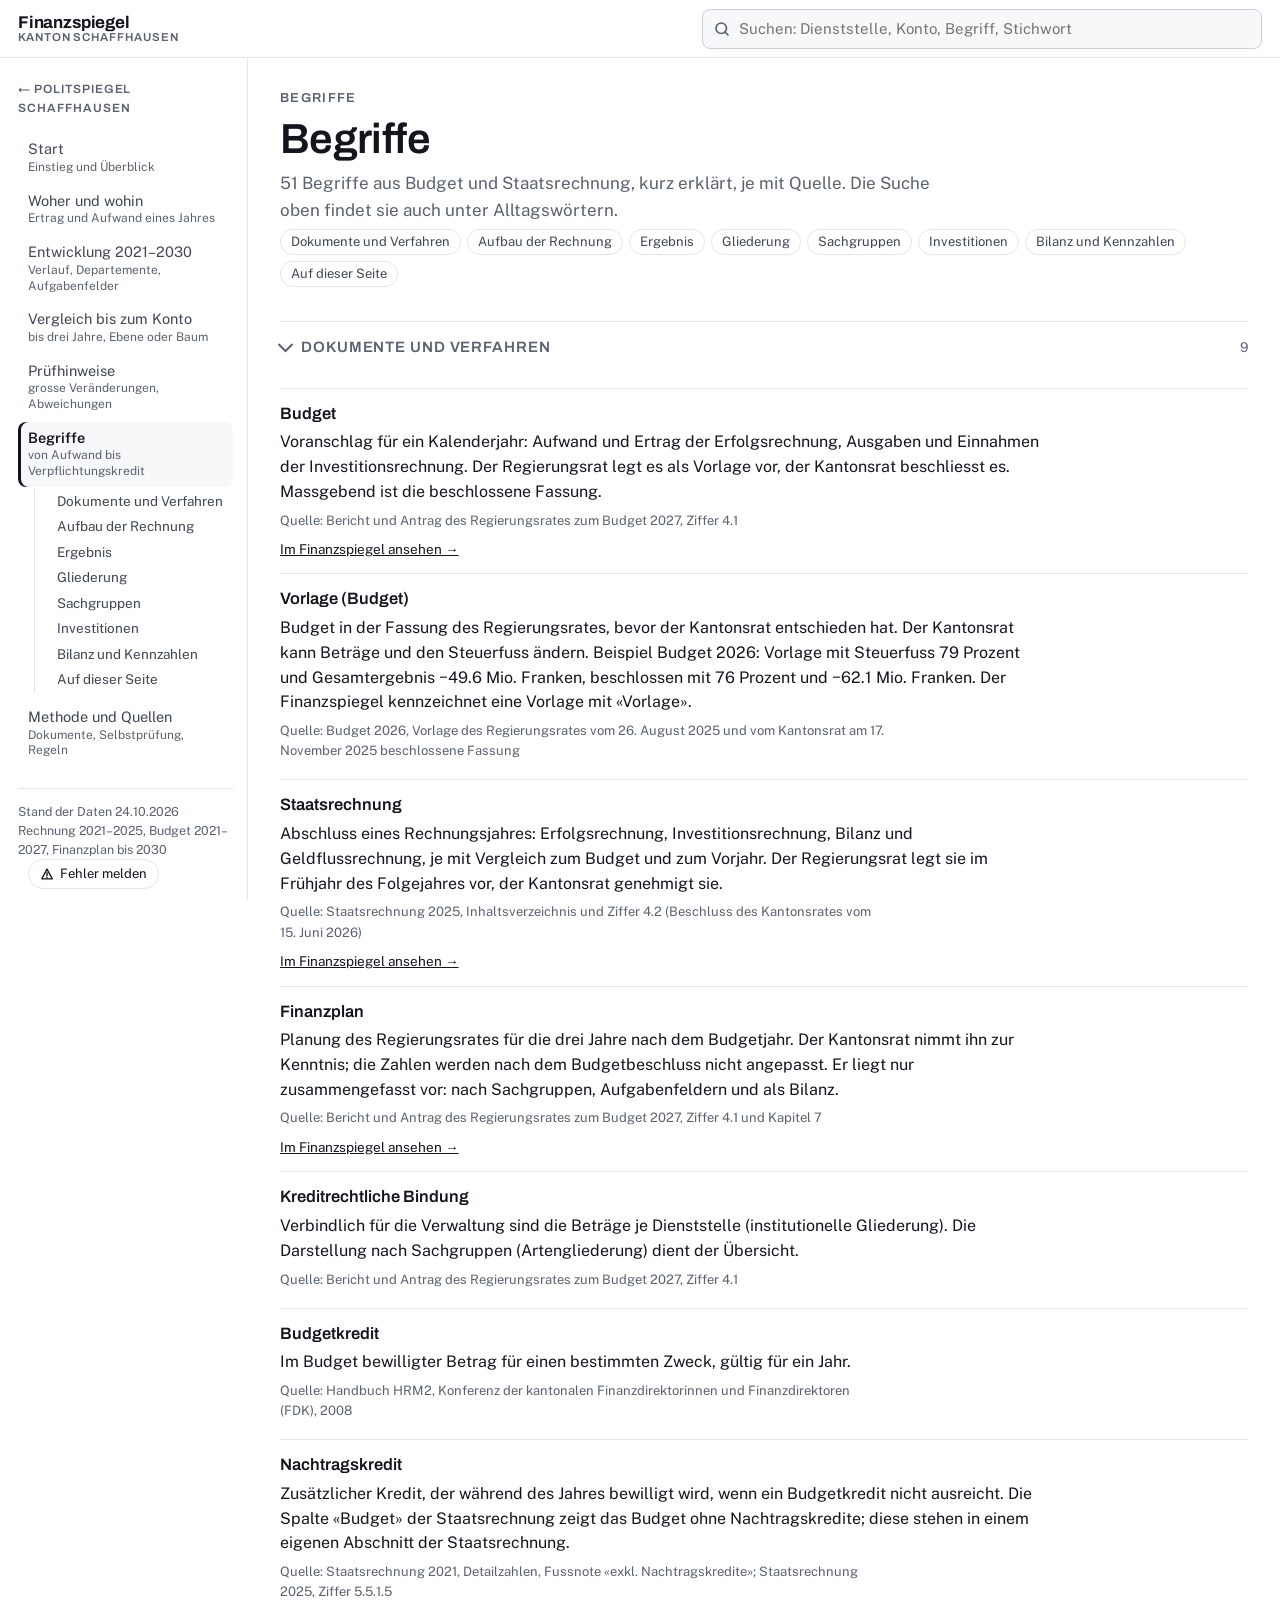
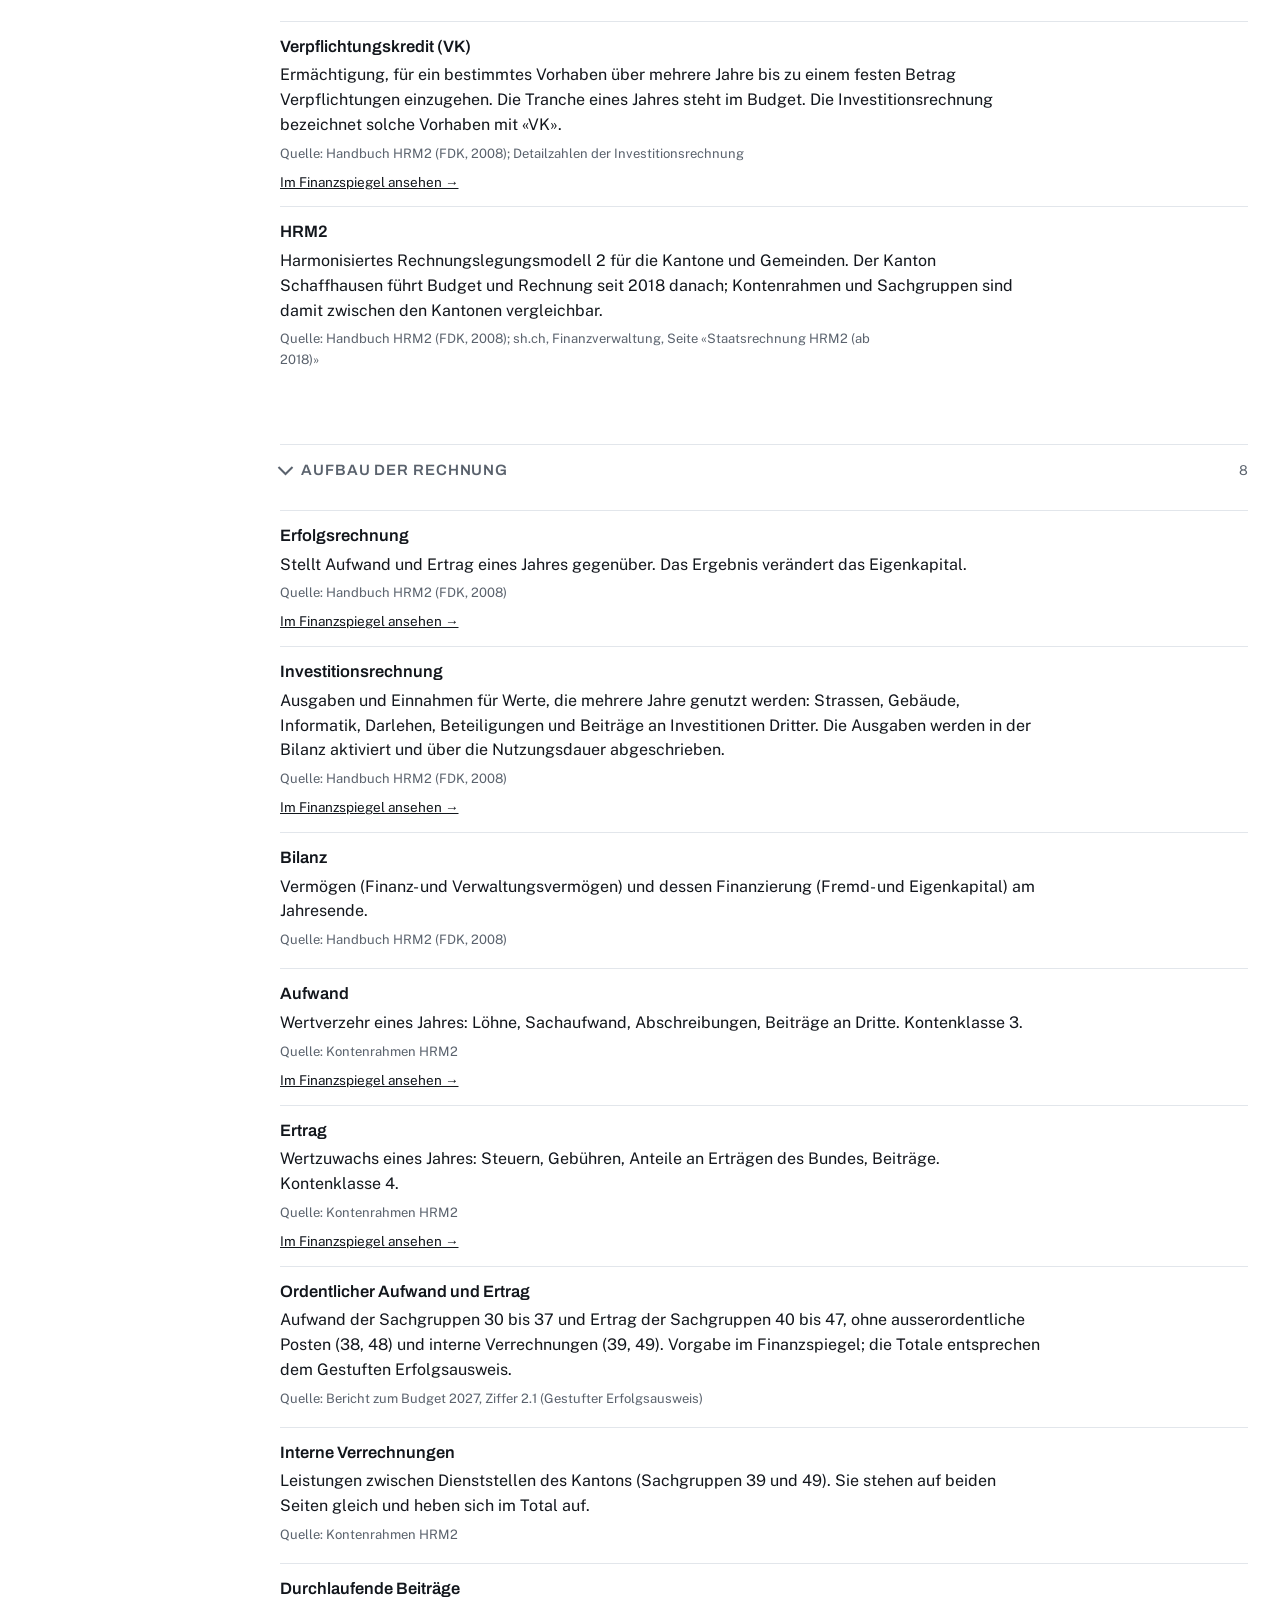
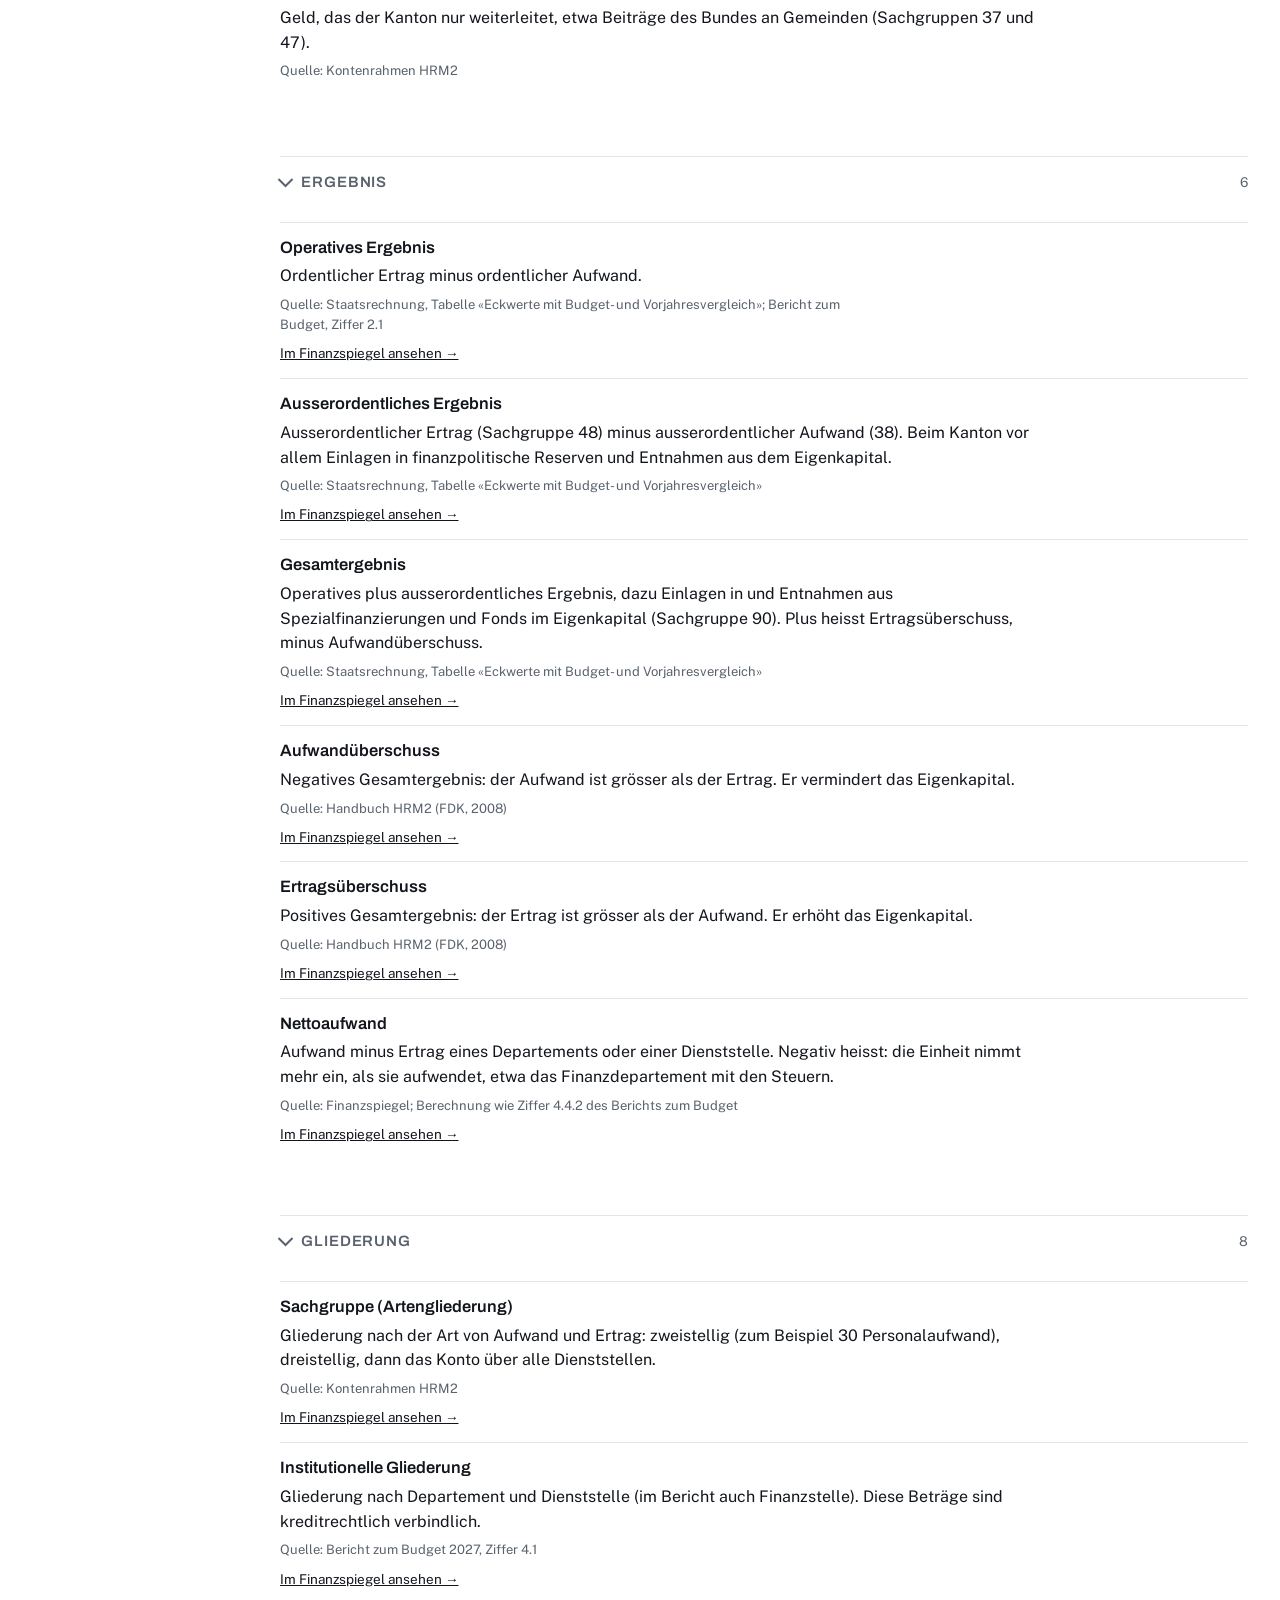
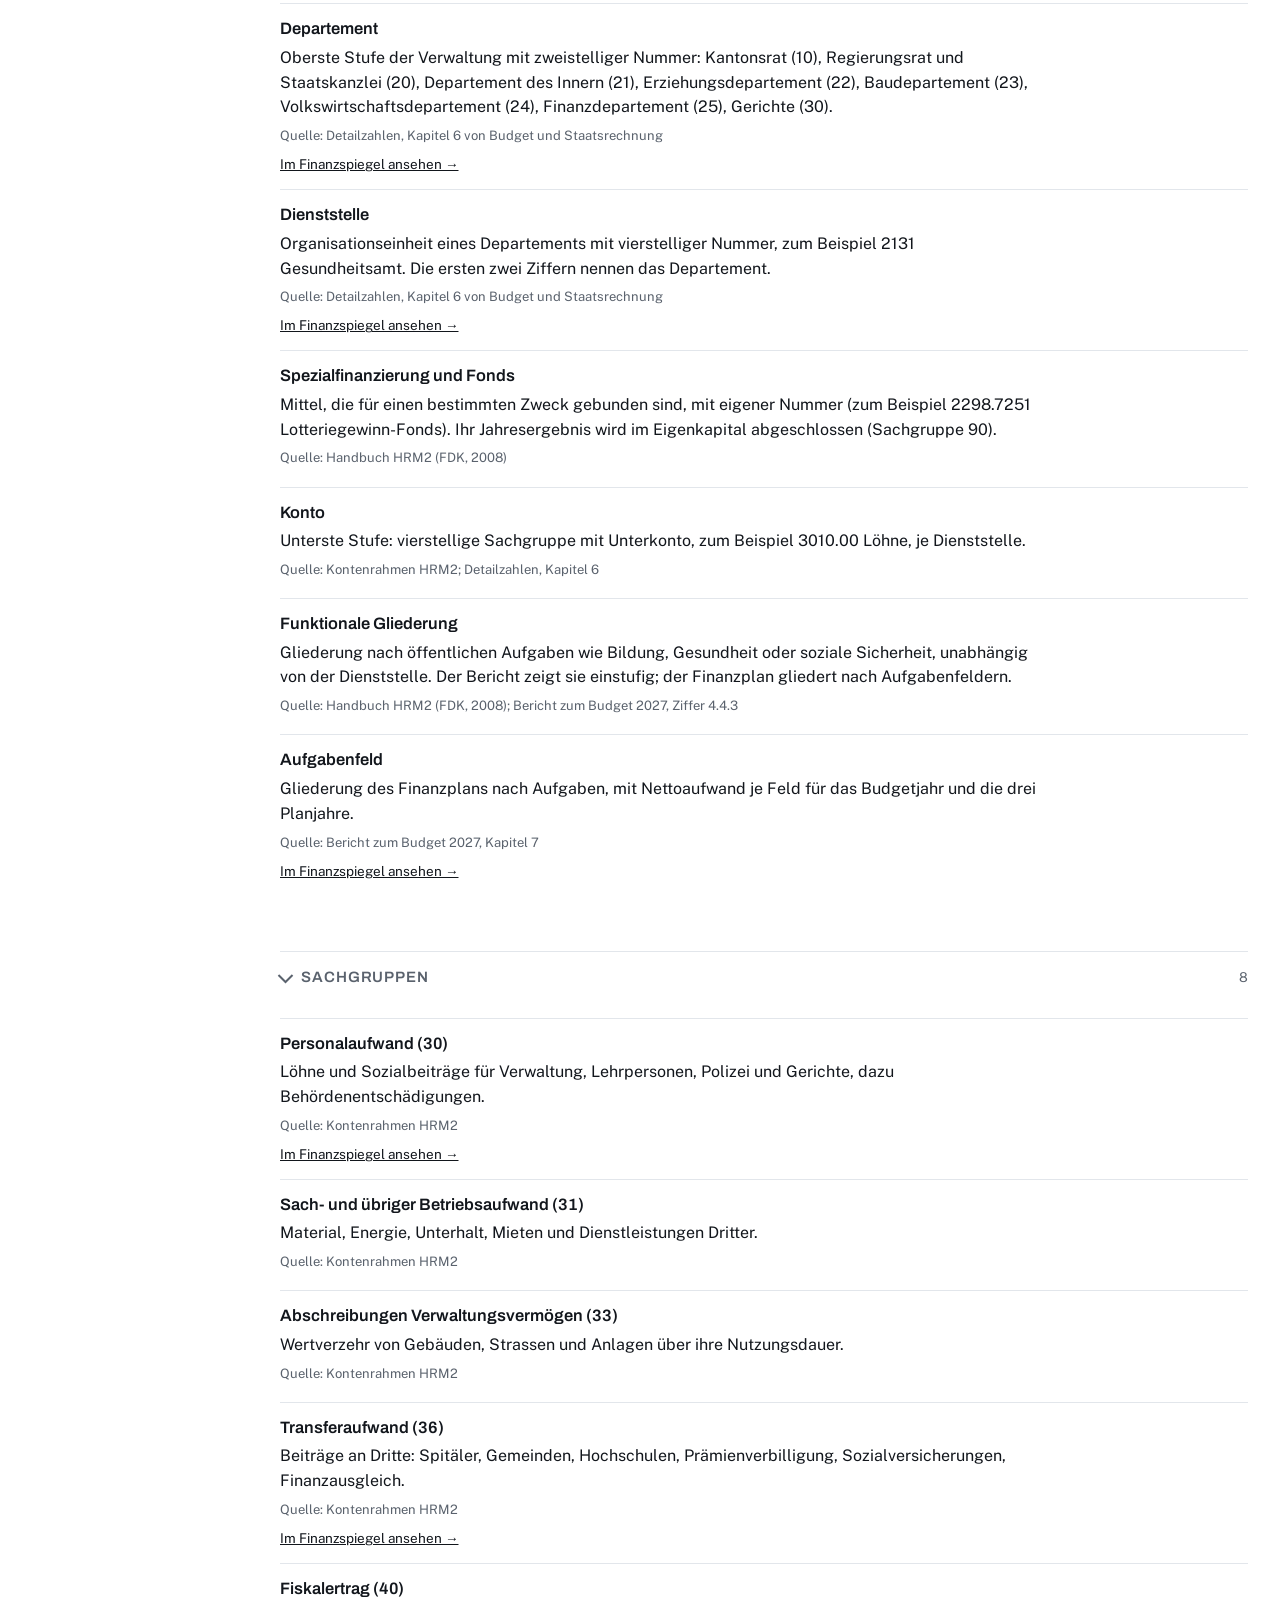
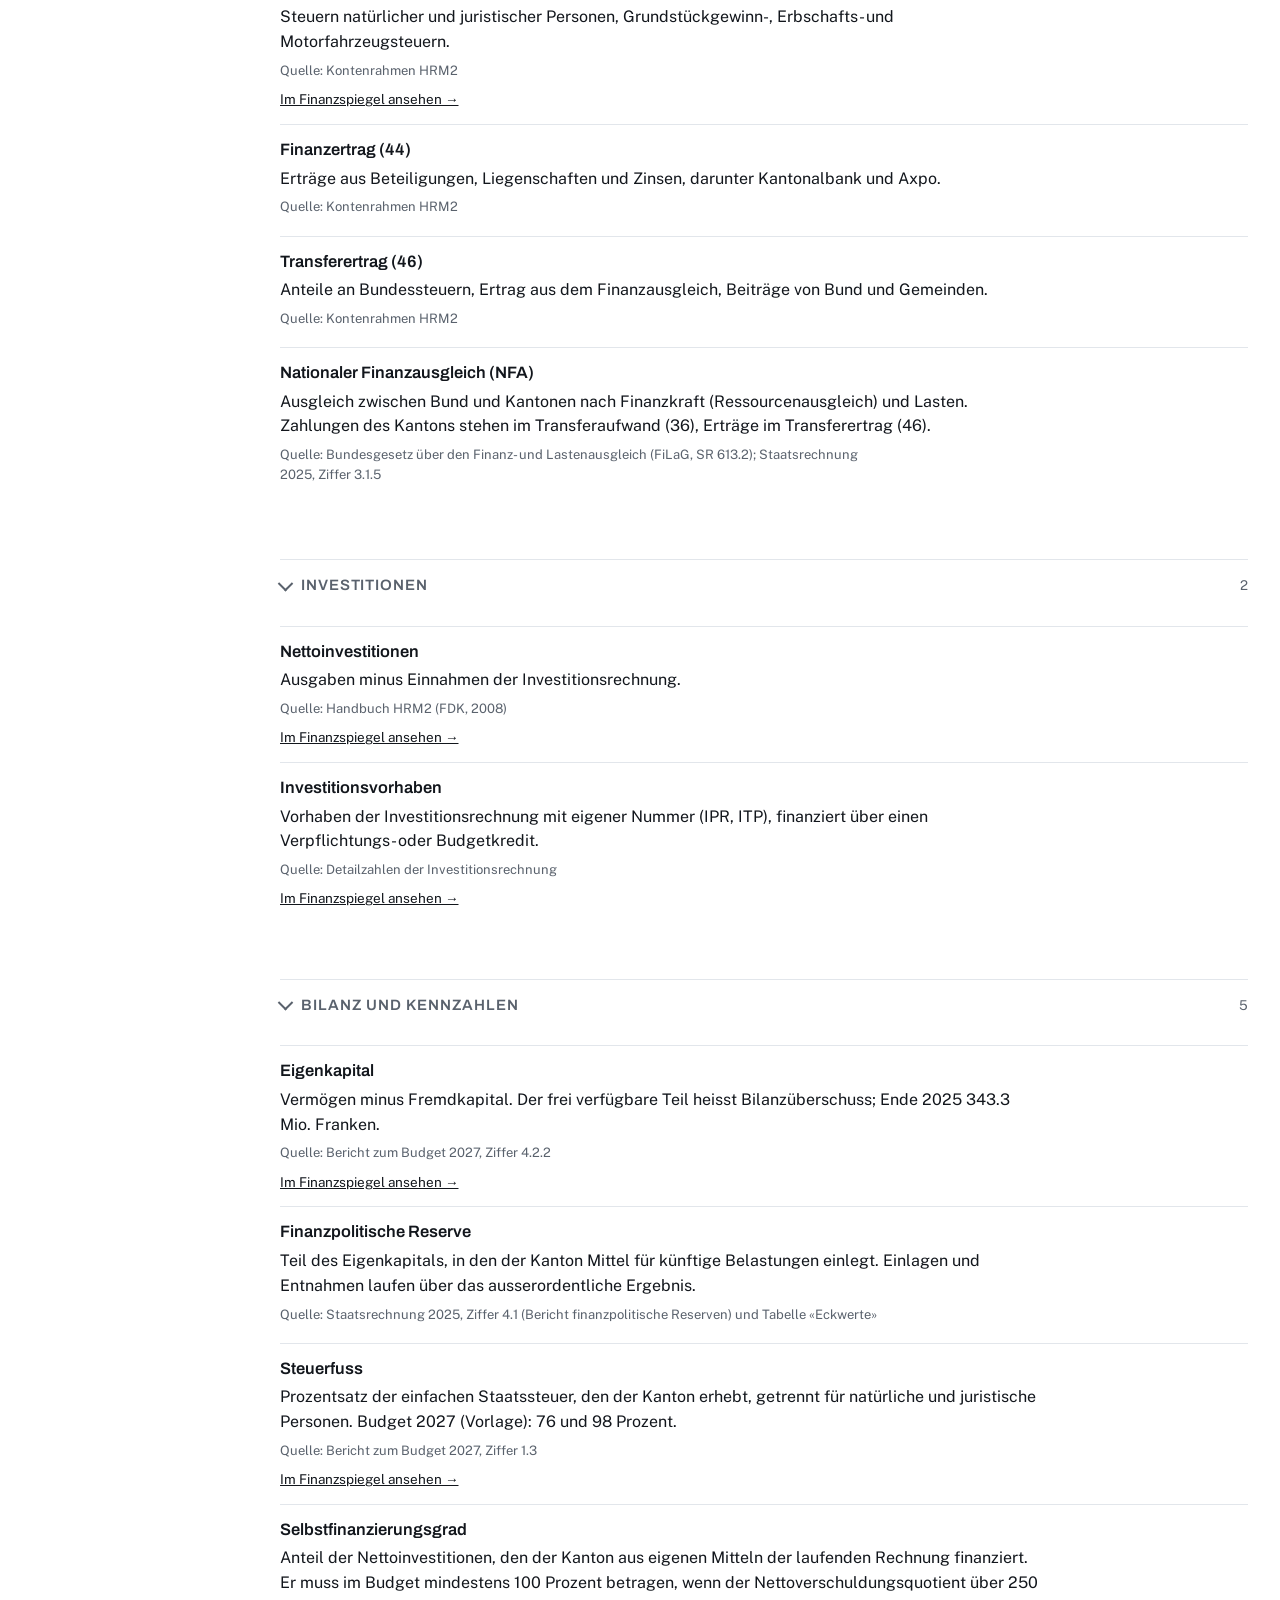
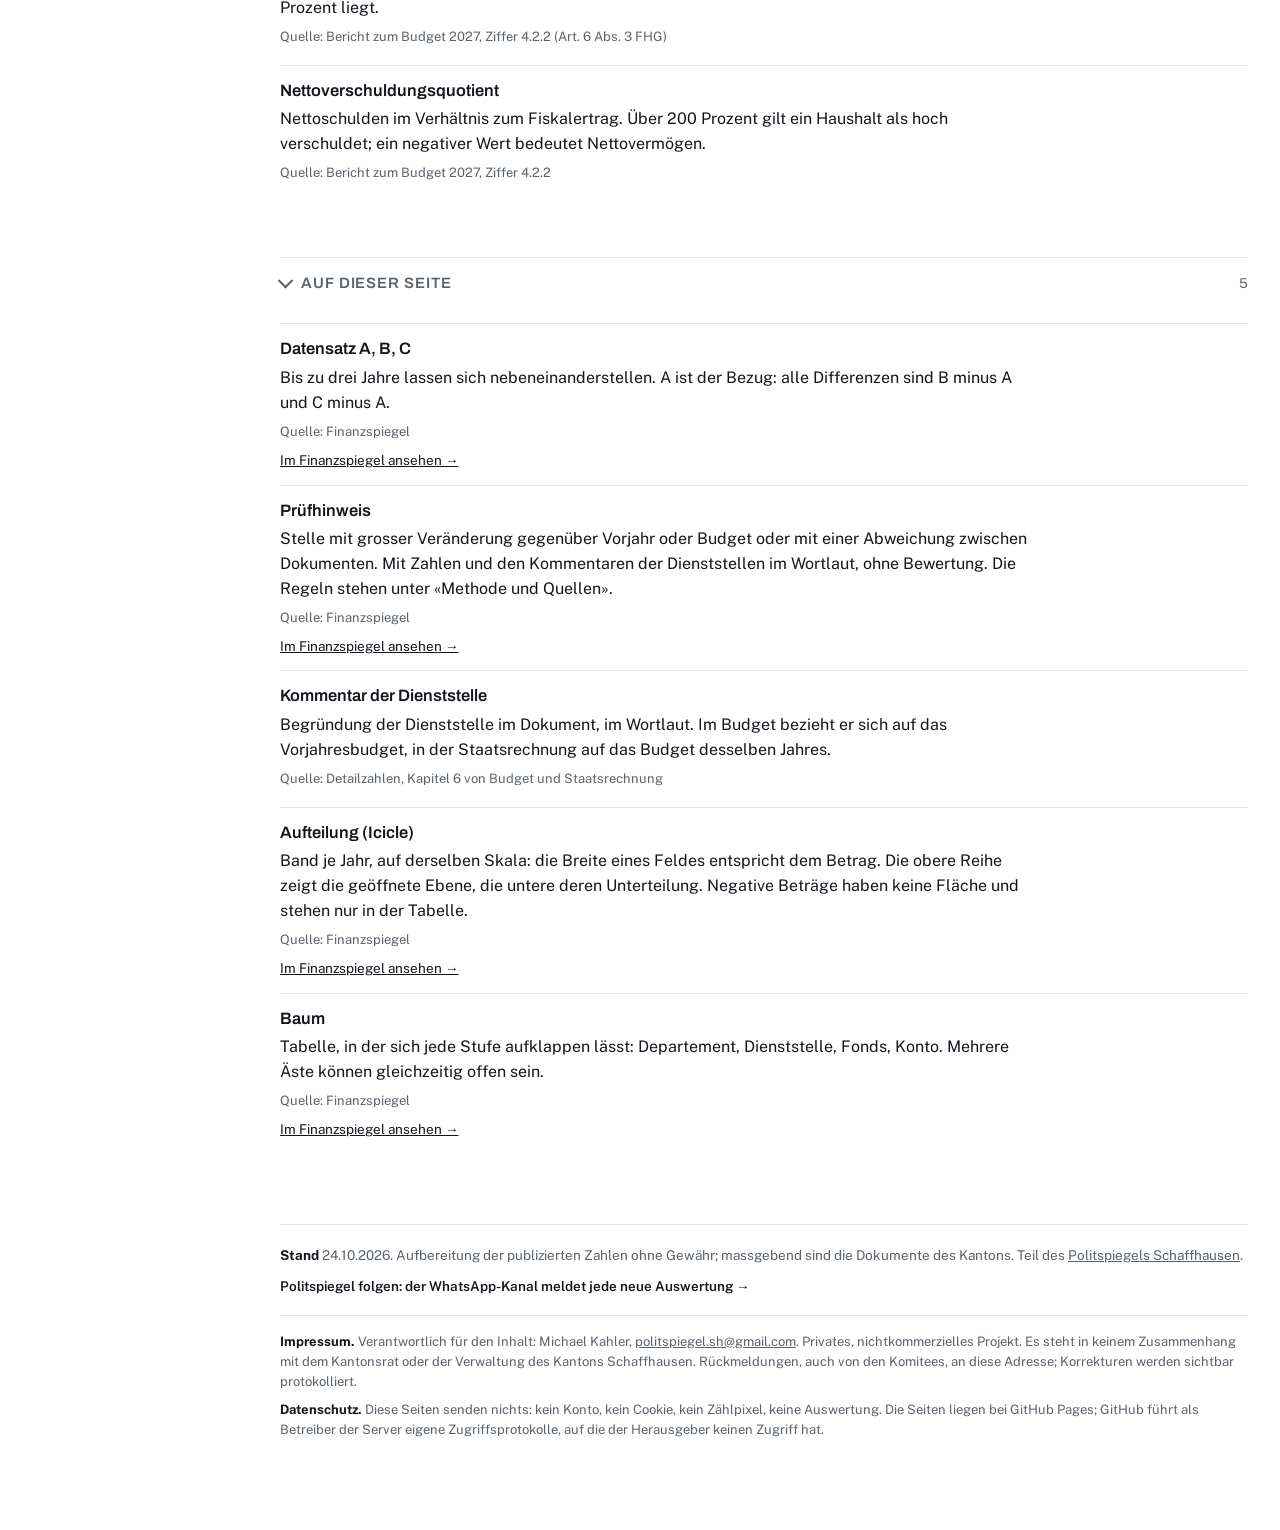
==== site/begriffe/index.html @ 91c0ca66 "Finanzspiegel als eigenes Repository Übernahme aus politspiegel/finanzspiegel (Stand 25.09.2026) und" ====
<!DOCTYPE html>
<html lang="de-CH">
<head>
<meta charset="utf-8">
<meta name="viewport" content="width=device-width, initial-scale=1">
<title>Finanzspiegel Schaffhausen: Begriffe</title>
<meta name="description" content="Begriffe aus Budget und Staatsrechnung des Kantons Schaffhausen, kurz erklärt: von Aufwand bis Verpflichtungskredit, mit Quellen.">
<link rel="canonical" href="https://michaeljkahler.github.io/finanzspiegel/begriffe/">
<meta property="og:title" content="Finanzspiegel Schaffhausen: Begriffe">
<meta property="og:description" content="Begriffe aus Budget und Staatsrechnung des Kantons Schaffhausen, kurz erklärt: von Aufwand bis Verpflichtungskredit, mit Quellen.">
<meta property="og:url" content="https://michaeljkahler.github.io/finanzspiegel/begriffe/">
<meta property="og:type" content="website">
<link rel="icon" href="../favicon.svg" type="image/svg+xml">
<link rel="icon" href="../favicon.png" sizes="32x32" type="image/png">
<link rel="apple-touch-icon" href="../apple-touch-icon.png">
<meta name="theme-color" content="#0B0F14">
<link rel="preconnect" href="https://fonts.googleapis.com">
<link rel="preconnect" href="https://fonts.gstatic.com" crossorigin>
<link href="https://fonts.googleapis.com/css2?family=Archivo:wght@500;600;700&family=Public+Sans:wght@400;500;600;700&display=swap" rel="stylesheet">
<link rel="stylesheet" href="../assets/finanzspiegel.css?v=9ff629895a">
</head>
<body data-seite="begriffe" data-basis="../" data-daten="kern" data-version="9ff629895a">
<a class="skip" href="#inhalt">Zum Inhalt</a>

<header class="leiste">
  <button type="button" class="menuknopf" id="menuKnopf" aria-controls="seitenleiste" aria-expanded="false"><svg viewBox="0 0 24 24" fill="none" stroke="currentColor" stroke-width="2" stroke-linecap="round" aria-hidden="true"><path d="M4 7h16M4 12h16M4 17h16"/></svg><span>Seiten</span></button>
  <a class="marke-link" href="../"><b>Finanzspiegel</b><span>Kanton Schaffhausen</span></a>
  <div class="suche" role="search"><label class="nur-sr" for="sucheGlobal">Suche im Finanzspiegel</label><svg class="lupe" viewBox="0 0 24 24" fill="none" stroke="currentColor" stroke-width="2.2" stroke-linecap="round" aria-hidden="true"><circle cx="11" cy="11" r="7"/><path d="M20 20l-4.2-4.2"/></svg>
    <input id="sucheGlobal" type="search" autocomplete="off" spellcheck="false" placeholder="Suchen: Dienststelle, Konto, Begriff, Stichwort" aria-controls="sucheGlobalListe" aria-autocomplete="list">
    <ul id="sucheGlobalListe" class="global" role="listbox" hidden></ul>
  </div>
</header>
<div class="schleier" id="schleier"></div>
<div class="rahmen">
<nav class="seitenleiste" id="seitenleiste" aria-label="Seiten des Finanzspiegels">
  <a class="zurueck" href="https://michaeljkahler.github.io/politspiegel/">&larr; Politspiegel Schaffhausen</a>
  <ol class="seitenliste"><li><a href="../">Start<small>Einstieg und Überblick</small></a></li><li><a href="../ueberblick/" data-mit-auswahl data-ziel="../ueberblick/">Woher und wohin<small>Ertrag und Aufwand eines Jahres</small></a></li><li><a href="../entwicklung/" data-mit-auswahl data-ziel="../entwicklung/">Entwicklung 2021–2030<small>Verlauf, Departemente, Aufgabenfelder</small></a></li><li><a href="../vergleich/" data-mit-auswahl data-ziel="../vergleich/">Vergleich bis zum Konto<small>bis drei Jahre, Ebene oder Baum</small></a></li><li><a href="../pruefhinweise/">Prüfhinweise<small>grosse Veränderungen, Abweichungen</small></a></li><li><a href="../begriffe/" aria-current="page">Begriffe<small>von Aufwand bis Verpflichtungskredit</small></a><ol><li><a href="#g-dokumente-und-verfahren">Dokumente und Verfahren</a></li><li><a href="#g-aufbau-der-rechnung">Aufbau der Rechnung</a></li><li><a href="#g-ergebnis">Ergebnis</a></li><li><a href="#g-gliederung">Gliederung</a></li><li><a href="#g-sachgruppen">Sachgruppen</a></li><li><a href="#g-investitionen">Investitionen</a></li><li><a href="#g-bilanz-und-kennzahlen">Bilanz und Kennzahlen</a></li><li><a href="#g-auf-dieser-seite">Auf dieser Seite</a></li></ol></li><li><a href="../methode/">Methode und Quellen<small>Dokumente, Selbstprüfung, Regeln</small></a></li></ol>
  <div class="leiste-fuss">Stand der Daten <span id="standLeiste">24.10.2026</span><br>Rechnung 2021–2025, Budget 2021–2027, Finanzplan bis 2030<br><button type="button" class="melden-inline" data-melden title="Einen Fehler auf dieser Seite melden"><svg viewBox="0 0 16 16" width="14" height="14" aria-hidden="true"><path d="M8 2.5l6 11H2z" stroke="currentColor" stroke-width="1.5" fill="none" stroke-linejoin="round"/><path d="M8 6.5v3.2M8 11.6v.6" stroke="currentColor" stroke-width="1.6" stroke-linecap="round"/></svg><span>Fehler melden</span></button></div>
</nav>
<main class="haupt" id="inhalt">
<p class="hinweis" id="ladefehler" hidden></p>
<div class="seitentitel"><div class="marke">Begriffe</div><h1>Begriffe</h1><p class="lead">51 Begriffe aus Budget und Staatsrechnung, kurz erklärt, je mit Quelle. Die Suche oben findet sie auch unter Alltagswörtern.</p></div><nav class="abc" aria-label="Gruppen"><a href="#g-dokumente-und-verfahren">Dokumente und Verfahren</a><a href="#g-aufbau-der-rechnung">Aufbau der Rechnung</a><a href="#g-ergebnis">Ergebnis</a><a href="#g-gliederung">Gliederung</a><a href="#g-sachgruppen">Sachgruppen</a><a href="#g-investitionen">Investitionen</a><a href="#g-bilanz-und-kennzahlen">Bilanz und Kennzahlen</a><a href="#g-auf-dieser-seite">Auf dieser Seite</a></nav><details class="abschnitt" id="g-dokumente-und-verfahren" open><summary><h2>Dokumente und Verfahren</h2><span class=zus>9</span></summary><div class="inhalt"><dl class="begriffe"><div class="eintrag" id="budget"><dt>Budget</dt><dd><p>Voranschlag für ein Kalenderjahr: Aufwand und Ertrag der Erfolgsrechnung, Ausgaben und Einnahmen der Investitionsrechnung. Der Regierungsrat legt es als Vorlage vor, der Kantonsrat beschliesst es. Massgebend ist die beschlossene Fassung.</p><p class="q">Quelle: Bericht und Antrag des Regierungsrates zum Budget 2027, Ziffer 4.1</p><a href="../ueberblick/">Im Finanzspiegel ansehen &rarr;</a></dd></div><div class="eintrag" id="vorlage"><dt>Vorlage (Budget)</dt><dd><p>Budget in der Fassung des Regierungsrates, bevor der Kantonsrat entschieden hat. Der Kantonsrat kann Beträge und den Steuerfuss ändern. Beispiel Budget 2026: Vorlage mit Steuerfuss 79 Prozent und Gesamtergebnis −49.6 Mio. Franken, beschlossen mit 76 Prozent und −62.1 Mio. Franken. Der Finanzspiegel kennzeichnet eine Vorlage mit «Vorlage».</p><p class="q">Quelle: Budget 2026, Vorlage des Regierungsrates vom 26. August 2025 und vom Kantonsrat am 17. November 2025 beschlossene Fassung</p></dd></div><div class="eintrag" id="staatsrechnung"><dt>Staatsrechnung</dt><dd><p>Abschluss eines Rechnungsjahres: Erfolgsrechnung, Investitionsrechnung, Bilanz und Geldflussrechnung, je mit Vergleich zum Budget und zum Vorjahr. Der Regierungsrat legt sie im Frühjahr des Folgejahres vor, der Kantonsrat genehmigt sie.</p><p class="q">Quelle: Staatsrechnung 2025, Inhaltsverzeichnis und Ziffer 4.2 (Beschluss des Kantonsrates vom 15. Juni 2026)</p><a href="../ueberblick/#d=r25">Im Finanzspiegel ansehen &rarr;</a></dd></div><div class="eintrag" id="finanzplan"><dt>Finanzplan</dt><dd><p>Planung des Regierungsrates für die drei Jahre nach dem Budgetjahr. Der Kantonsrat nimmt ihn zur Kenntnis; die Zahlen werden nach dem Budgetbeschluss nicht angepasst. Er liegt nur zusammengefasst vor: nach Sachgruppen, Aufgabenfeldern und als Bilanz.</p><p class="q">Quelle: Bericht und Antrag des Regierungsrates zum Budget 2027, Ziffer 4.1 und Kapitel 7</p><a href="../entwicklung/">Im Finanzspiegel ansehen &rarr;</a></dd></div><div class="eintrag" id="kreditrechtliche-bindung"><dt>Kreditrechtliche Bindung</dt><dd><p>Verbindlich für die Verwaltung sind die Beträge je Dienststelle (institutionelle Gliederung). Die Darstellung nach Sachgruppen (Artengliederung) dient der Übersicht.</p><p class="q">Quelle: Bericht und Antrag des Regierungsrates zum Budget 2027, Ziffer 4.1</p></dd></div><div class="eintrag" id="budgetkredit"><dt>Budgetkredit</dt><dd><p>Im Budget bewilligter Betrag für einen bestimmten Zweck, gültig für ein Jahr.</p><p class="q">Quelle: Handbuch HRM2, Konferenz der kantonalen Finanzdirektorinnen und Finanzdirektoren (FDK), 2008</p></dd></div><div class="eintrag" id="nachtragskredit"><dt>Nachtragskredit</dt><dd><p>Zusätzlicher Kredit, der während des Jahres bewilligt wird, wenn ein Budgetkredit nicht ausreicht. Die Spalte «Budget» der Staatsrechnung zeigt das Budget ohne Nachtragskredite; diese stehen in einem eigenen Abschnitt der Staatsrechnung.</p><p class="q">Quelle: Staatsrechnung 2021, Detailzahlen, Fussnote «exkl. Nachtragskredite»; Staatsrechnung 2025, Ziffer 5.5.1.5</p></dd></div><div class="eintrag" id="verpflichtungskredit"><dt>Verpflichtungskredit (VK)</dt><dd><p>Ermächtigung, für ein bestimmtes Vorhaben über mehrere Jahre bis zu einem festen Betrag Verpflichtungen einzugehen. Die Tranche eines Jahres steht im Budget. Die Investitionsrechnung bezeichnet solche Vorhaben mit «VK».</p><p class="q">Quelle: Handbuch HRM2 (FDK, 2008); Detailzahlen der Investitionsrechnung</p><a href="../vergleich/#r=ir&amp;g=inst&amp;a=N&amp;u=alle">Im Finanzspiegel ansehen &rarr;</a></dd></div><div class="eintrag" id="hrm2"><dt>HRM2</dt><dd><p>Harmonisiertes Rechnungslegungsmodell 2 für die Kantone und Gemeinden. Der Kanton Schaffhausen führt Budget und Rechnung seit 2018 danach; Kontenrahmen und Sachgruppen sind damit zwischen den Kantonen vergleichbar.</p><p class="q">Quelle: Handbuch HRM2 (FDK, 2008); sh.ch, Finanzverwaltung, Seite «Staatsrechnung HRM2 (ab 2018)»</p></dd></div></dl></div></details><details class="abschnitt" id="g-aufbau-der-rechnung" open><summary><h2>Aufbau der Rechnung</h2><span class=zus>8</span></summary><div class="inhalt"><dl class="begriffe"><div class="eintrag" id="erfolgsrechnung"><dt>Erfolgsrechnung</dt><dd><p>Stellt Aufwand und Ertrag eines Jahres gegenüber. Das Ergebnis verändert das Eigenkapital.</p><p class="q">Quelle: Handbuch HRM2 (FDK, 2008)</p><a href="../vergleich/#r=er">Im Finanzspiegel ansehen &rarr;</a></dd></div><div class="eintrag" id="investitionsrechnung"><dt>Investitionsrechnung</dt><dd><p>Ausgaben und Einnahmen für Werte, die mehrere Jahre genutzt werden: Strassen, Gebäude, Informatik, Darlehen, Beteiligungen und Beiträge an Investitionen Dritter. Die Ausgaben werden in der Bilanz aktiviert und über die Nutzungsdauer abgeschrieben.</p><p class="q">Quelle: Handbuch HRM2 (FDK, 2008)</p><a href="../vergleich/#r=ir&amp;g=inst&amp;a=N&amp;u=alle">Im Finanzspiegel ansehen &rarr;</a></dd></div><div class="eintrag" id="bilanz"><dt>Bilanz</dt><dd><p>Vermögen (Finanz- und Verwaltungsvermögen) und dessen Finanzierung (Fremd- und Eigenkapital) am Jahresende.</p><p class="q">Quelle: Handbuch HRM2 (FDK, 2008)</p></dd></div><div class="eintrag" id="aufwand"><dt>Aufwand</dt><dd><p>Wertverzehr eines Jahres: Löhne, Sachaufwand, Abschreibungen, Beiträge an Dritte. Kontenklasse 3.</p><p class="q">Quelle: Kontenrahmen HRM2</p><a href="../vergleich/#a=A">Im Finanzspiegel ansehen &rarr;</a></dd></div><div class="eintrag" id="ertrag"><dt>Ertrag</dt><dd><p>Wertzuwachs eines Jahres: Steuern, Gebühren, Anteile an Erträgen des Bundes, Beiträge. Kontenklasse 4.</p><p class="q">Quelle: Kontenrahmen HRM2</p><a href="../vergleich/#a=E">Im Finanzspiegel ansehen &rarr;</a></dd></div><div class="eintrag" id="ordentlich"><dt>Ordentlicher Aufwand und Ertrag</dt><dd><p>Aufwand der Sachgruppen 30 bis 37 und Ertrag der Sachgruppen 40 bis 47, ohne ausserordentliche Posten (38, 48) und interne Verrechnungen (39, 49). Vorgabe im Finanzspiegel; die Totale entsprechen dem Gestuften Erfolgsausweis.</p><p class="q">Quelle: Bericht zum Budget 2027, Ziffer 2.1 (Gestufter Erfolgsausweis)</p></dd></div><div class="eintrag" id="interne-verrechnungen"><dt>Interne Verrechnungen</dt><dd><p>Leistungen zwischen Dienststellen des Kantons (Sachgruppen 39 und 49). Sie stehen auf beiden Seiten gleich und heben sich im Total auf.</p><p class="q">Quelle: Kontenrahmen HRM2</p></dd></div><div class="eintrag" id="durchlaufende-beitraege"><dt>Durchlaufende Beiträge</dt><dd><p>Geld, das der Kanton nur weiterleitet, etwa Beiträge des Bundes an Gemeinden (Sachgruppen 37 und 47).</p><p class="q">Quelle: Kontenrahmen HRM2</p></dd></div></dl></div></details><details class="abschnitt" id="g-ergebnis" open><summary><h2>Ergebnis</h2><span class=zus>6</span></summary><div class="inhalt"><dl class="begriffe"><div class="eintrag" id="operatives-ergebnis"><dt>Operatives Ergebnis</dt><dd><p>Ordentlicher Ertrag minus ordentlicher Aufwand.</p><p class="q">Quelle: Staatsrechnung, Tabelle «Eckwerte mit Budget- und Vorjahresvergleich»; Bericht zum Budget, Ziffer 2.1</p><a href="../entwicklung/#kz=ord">Im Finanzspiegel ansehen &rarr;</a></dd></div><div class="eintrag" id="ausserordentliches-ergebnis"><dt>Ausserordentliches Ergebnis</dt><dd><p>Ausserordentlicher Ertrag (Sachgruppe 48) minus ausserordentlicher Aufwand (38). Beim Kanton vor allem Einlagen in finanzpolitische Reserven und Entnahmen aus dem Eigenkapital.</p><p class="q">Quelle: Staatsrechnung, Tabelle «Eckwerte mit Budget- und Vorjahresvergleich»</p><a href="../entwicklung/#kz=ao">Im Finanzspiegel ansehen &rarr;</a></dd></div><div class="eintrag" id="gesamtergebnis"><dt>Gesamtergebnis</dt><dd><p>Operatives plus ausserordentliches Ergebnis, dazu Einlagen in und Entnahmen aus Spezialfinanzierungen und Fonds im Eigenkapital (Sachgruppe 90). Plus heisst Ertragsüberschuss, minus Aufwandüberschuss.</p><p class="q">Quelle: Staatsrechnung, Tabelle «Eckwerte mit Budget- und Vorjahresvergleich»</p><a href="../entwicklung/#kz=gesamt">Im Finanzspiegel ansehen &rarr;</a></dd></div><div class="eintrag" id="aufwandueberschuss"><dt>Aufwandüberschuss</dt><dd><p>Negatives Gesamtergebnis: der Aufwand ist grösser als der Ertrag. Er vermindert das Eigenkapital.</p><p class="q">Quelle: Handbuch HRM2 (FDK, 2008)</p><a href="../entwicklung/#kz=gesamt">Im Finanzspiegel ansehen &rarr;</a></dd></div><div class="eintrag" id="ertragsueberschuss"><dt>Ertragsüberschuss</dt><dd><p>Positives Gesamtergebnis: der Ertrag ist grösser als der Aufwand. Er erhöht das Eigenkapital.</p><p class="q">Quelle: Handbuch HRM2 (FDK, 2008)</p><a href="../entwicklung/#kz=gesamt">Im Finanzspiegel ansehen &rarr;</a></dd></div><div class="eintrag" id="nettoaufwand"><dt>Nettoaufwand</dt><dd><p>Aufwand minus Ertrag eines Departements oder einer Dienststelle. Negativ heisst: die Einheit nimmt mehr ein, als sie aufwendet, etwa das Finanzdepartement mit den Steuern.</p><p class="q">Quelle: Finanzspiegel; Berechnung wie Ziffer 4.4.2 des Berichts zum Budget</p><a href="../entwicklung/">Im Finanzspiegel ansehen &rarr;</a></dd></div></dl></div></details><details class="abschnitt" id="g-gliederung" open><summary><h2>Gliederung</h2><span class=zus>8</span></summary><div class="inhalt"><dl class="begriffe"><div class="eintrag" id="artengliederung"><dt>Sachgruppe (Artengliederung)</dt><dd><p>Gliederung nach der Art von Aufwand und Ertrag: zweistellig (zum Beispiel 30 Personalaufwand), dreistellig, dann das Konto über alle Dienststellen.</p><p class="q">Quelle: Kontenrahmen HRM2</p><a href="../vergleich/#g=art">Im Finanzspiegel ansehen &rarr;</a></dd></div><div class="eintrag" id="institutionelle-gliederung"><dt>Institutionelle Gliederung</dt><dd><p>Gliederung nach Departement und Dienststelle (im Bericht auch Finanzstelle). Diese Beträge sind kreditrechtlich verbindlich.</p><p class="q">Quelle: Bericht zum Budget 2027, Ziffer 4.1</p><a href="../vergleich/#g=inst">Im Finanzspiegel ansehen &rarr;</a></dd></div><div class="eintrag" id="departement"><dt>Departement</dt><dd><p>Oberste Stufe der Verwaltung mit zweistelliger Nummer: Kantonsrat (10), Regierungsrat und Staatskanzlei (20), Departement des Innern (21), Erziehungsdepartement (22), Baudepartement (23), Volkswirtschaftsdepartement (24), Finanzdepartement (25), Gerichte (30).</p><p class="q">Quelle: Detailzahlen, Kapitel 6 von Budget und Staatsrechnung</p><a href="../entwicklung/">Im Finanzspiegel ansehen &rarr;</a></dd></div><div class="eintrag" id="dienststelle"><dt>Dienststelle</dt><dd><p>Organisationseinheit eines Departements mit vierstelliger Nummer, zum Beispiel 2131 Gesundheitsamt. Die ersten zwei Ziffern nennen das Departement.</p><p class="q">Quelle: Detailzahlen, Kapitel 6 von Budget und Staatsrechnung</p><a href="../vergleich/#g=inst">Im Finanzspiegel ansehen &rarr;</a></dd></div><div class="eintrag" id="spezialfinanzierung"><dt>Spezialfinanzierung und Fonds</dt><dd><p>Mittel, die für einen bestimmten Zweck gebunden sind, mit eigener Nummer (zum Beispiel 2298.7251 Lotteriegewinn-Fonds). Ihr Jahresergebnis wird im Eigenkapital abgeschlossen (Sachgruppe 90).</p><p class="q">Quelle: Handbuch HRM2 (FDK, 2008)</p></dd></div><div class="eintrag" id="konto"><dt>Konto</dt><dd><p>Unterste Stufe: vierstellige Sachgruppe mit Unterkonto, zum Beispiel 3010.00 Löhne, je Dienststelle.</p><p class="q">Quelle: Kontenrahmen HRM2; Detailzahlen, Kapitel 6</p></dd></div><div class="eintrag" id="funktionale-gliederung"><dt>Funktionale Gliederung</dt><dd><p>Gliederung nach öffentlichen Aufgaben wie Bildung, Gesundheit oder soziale Sicherheit, unabhängig von der Dienststelle. Der Bericht zeigt sie einstufig; der Finanzplan gliedert nach Aufgabenfeldern.</p><p class="q">Quelle: Handbuch HRM2 (FDK, 2008); Bericht zum Budget 2027, Ziffer 4.4.3</p></dd></div><div class="eintrag" id="aufgabenfeld"><dt>Aufgabenfeld</dt><dd><p>Gliederung des Finanzplans nach Aufgaben, mit Nettoaufwand je Feld für das Budgetjahr und die drei Planjahre.</p><p class="q">Quelle: Bericht zum Budget 2027, Kapitel 7</p><a href="../entwicklung/">Im Finanzspiegel ansehen &rarr;</a></dd></div></dl></div></details><details class="abschnitt" id="g-sachgruppen" open><summary><h2>Sachgruppen</h2><span class=zus>8</span></summary><div class="inhalt"><dl class="begriffe"><div class="eintrag" id="personalaufwand"><dt>Personalaufwand (30)</dt><dd><p>Löhne und Sozialbeiträge für Verwaltung, Lehrpersonen, Polizei und Gerichte, dazu Behördenentschädigungen.</p><p class="q">Quelle: Kontenrahmen HRM2</p><a href="../entwicklung/#kz=pers">Im Finanzspiegel ansehen &rarr;</a></dd></div><div class="eintrag" id="sachaufwand"><dt>Sach- und übriger Betriebsaufwand (31)</dt><dd><p>Material, Energie, Unterhalt, Mieten und Dienstleistungen Dritter.</p><p class="q">Quelle: Kontenrahmen HRM2</p></dd></div><div class="eintrag" id="abschreibungen"><dt>Abschreibungen Verwaltungsvermögen (33)</dt><dd><p>Wertverzehr von Gebäuden, Strassen und Anlagen über ihre Nutzungsdauer.</p><p class="q">Quelle: Kontenrahmen HRM2</p></dd></div><div class="eintrag" id="transferaufwand"><dt>Transferaufwand (36)</dt><dd><p>Beiträge an Dritte: Spitäler, Gemeinden, Hochschulen, Prämienverbilligung, Sozialversicherungen, Finanzausgleich.</p><p class="q">Quelle: Kontenrahmen HRM2</p><a href="../entwicklung/#kz=transfer">Im Finanzspiegel ansehen &rarr;</a></dd></div><div class="eintrag" id="fiskalertrag"><dt>Fiskalertrag (40)</dt><dd><p>Steuern natürlicher und juristischer Personen, Grundstückgewinn-, Erbschafts- und Motorfahrzeugsteuern.</p><p class="q">Quelle: Kontenrahmen HRM2</p><a href="../entwicklung/#kz=fiskal">Im Finanzspiegel ansehen &rarr;</a></dd></div><div class="eintrag" id="finanzertrag"><dt>Finanzertrag (44)</dt><dd><p>Erträge aus Beteiligungen, Liegenschaften und Zinsen, darunter Kantonalbank und Axpo.</p><p class="q">Quelle: Kontenrahmen HRM2</p></dd></div><div class="eintrag" id="transferertrag"><dt>Transferertrag (46)</dt><dd><p>Anteile an Bundessteuern, Ertrag aus dem Finanzausgleich, Beiträge von Bund und Gemeinden.</p><p class="q">Quelle: Kontenrahmen HRM2</p></dd></div><div class="eintrag" id="nfa"><dt>Nationaler Finanzausgleich (NFA)</dt><dd><p>Ausgleich zwischen Bund und Kantonen nach Finanzkraft (Ressourcenausgleich) und Lasten. Zahlungen des Kantons stehen im Transferaufwand (36), Erträge im Transferertrag (46).</p><p class="q">Quelle: Bundesgesetz über den Finanz- und Lastenausgleich (FiLaG, SR 613.2); Staatsrechnung 2025, Ziffer 3.1.5</p></dd></div></dl></div></details><details class="abschnitt" id="g-investitionen" open><summary><h2>Investitionen</h2><span class=zus>2</span></summary><div class="inhalt"><dl class="begriffe"><div class="eintrag" id="nettoinvestitionen"><dt>Nettoinvestitionen</dt><dd><p>Ausgaben minus Einnahmen der Investitionsrechnung.</p><p class="q">Quelle: Handbuch HRM2 (FDK, 2008)</p><a href="../entwicklung/#kz=netInv">Im Finanzspiegel ansehen &rarr;</a></dd></div><div class="eintrag" id="vorhaben"><dt>Investitionsvorhaben</dt><dd><p>Vorhaben der Investitionsrechnung mit eigener Nummer (IPR, ITP), finanziert über einen Verpflichtungs- oder Budgetkredit.</p><p class="q">Quelle: Detailzahlen der Investitionsrechnung</p><a href="../vergleich/#r=ir&amp;g=inst&amp;a=N&amp;u=alle">Im Finanzspiegel ansehen &rarr;</a></dd></div></dl></div></details><details class="abschnitt" id="g-bilanz-und-kennzahlen" open><summary><h2>Bilanz und Kennzahlen</h2><span class=zus>5</span></summary><div class="inhalt"><dl class="begriffe"><div class="eintrag" id="eigenkapital"><dt>Eigenkapital</dt><dd><p>Vermögen minus Fremdkapital. Der frei verfügbare Teil heisst Bilanzüberschuss; Ende 2025 343.3 Mio. Franken.</p><p class="q">Quelle: Bericht zum Budget 2027, Ziffer 4.2.2</p><a href="../entwicklung/#kz=ekap">Im Finanzspiegel ansehen &rarr;</a></dd></div><div class="eintrag" id="finanzpolitische-reserve"><dt>Finanzpolitische Reserve</dt><dd><p>Teil des Eigenkapitals, in den der Kanton Mittel für künftige Belastungen einlegt. Einlagen und Entnahmen laufen über das ausserordentliche Ergebnis.</p><p class="q">Quelle: Staatsrechnung 2025, Ziffer 4.1 (Bericht finanzpolitische Reserven) und Tabelle «Eckwerte»</p></dd></div><div class="eintrag" id="steuerfuss"><dt>Steuerfuss</dt><dd><p>Prozentsatz der einfachen Staatssteuer, den der Kanton erhebt, getrennt für natürliche und juristische Personen. Budget 2027 (Vorlage): 76 und 98 Prozent.</p><p class="q">Quelle: Bericht zum Budget 2027, Ziffer 1.3</p><a href="../entwicklung/#kz=sfnp">Im Finanzspiegel ansehen &rarr;</a></dd></div><div class="eintrag" id="selbstfinanzierungsgrad"><dt>Selbstfinanzierungsgrad</dt><dd><p>Anteil der Nettoinvestitionen, den der Kanton aus eigenen Mitteln der laufenden Rechnung finanziert. Er muss im Budget mindestens 100 Prozent betragen, wenn der Nettoverschuldungsquotient über 250 Prozent liegt.</p><p class="q">Quelle: Bericht zum Budget 2027, Ziffer 4.2.2 (Art. 6 Abs. 3 FHG)</p></dd></div><div class="eintrag" id="nettoverschuldungsquotient"><dt>Nettoverschuldungsquotient</dt><dd><p>Nettoschulden im Verhältnis zum Fiskalertrag. Über 200 Prozent gilt ein Haushalt als hoch verschuldet; ein negativer Wert bedeutet Nettovermögen.</p><p class="q">Quelle: Bericht zum Budget 2027, Ziffer 4.2.2</p></dd></div></dl></div></details><details class="abschnitt" id="g-auf-dieser-seite" open><summary><h2>Auf dieser Seite</h2><span class=zus>5</span></summary><div class="inhalt"><dl class="begriffe"><div class="eintrag" id="datensatz"><dt>Datensatz A, B, C</dt><dd><p>Bis zu drei Jahre lassen sich nebeneinanderstellen. A ist der Bezug: alle Differenzen sind B minus A und C minus A.</p><p class="q">Quelle: Finanzspiegel</p><a href="../vergleich/">Im Finanzspiegel ansehen &rarr;</a></dd></div><div class="eintrag" id="pruefhinweis"><dt>Prüfhinweis</dt><dd><p>Stelle mit grosser Veränderung gegenüber Vorjahr oder Budget oder mit einer Abweichung zwischen Dokumenten. Mit Zahlen und den Kommentaren der Dienststellen im Wortlaut, ohne Bewertung. Die Regeln stehen unter «Methode und Quellen».</p><p class="q">Quelle: Finanzspiegel</p><a href="../pruefhinweise/">Im Finanzspiegel ansehen &rarr;</a></dd></div><div class="eintrag" id="kommentar"><dt>Kommentar der Dienststelle</dt><dd><p>Begründung der Dienststelle im Dokument, im Wortlaut. Im Budget bezieht er sich auf das Vorjahresbudget, in der Staatsrechnung auf das Budget desselben Jahres.</p><p class="q">Quelle: Detailzahlen, Kapitel 6 von Budget und Staatsrechnung</p></dd></div><div class="eintrag" id="icicle"><dt>Aufteilung (Icicle)</dt><dd><p>Band je Jahr, auf derselben Skala: die Breite eines Feldes entspricht dem Betrag. Die obere Reihe zeigt die geöffnete Ebene, die untere deren Unterteilung. Negative Beträge haben keine Fläche und stehen nur in der Tabelle.</p><p class="q">Quelle: Finanzspiegel</p><a href="../vergleich/">Im Finanzspiegel ansehen &rarr;</a></dd></div><div class="eintrag" id="baum"><dt>Baum</dt><dd><p>Tabelle, in der sich jede Stufe aufklappen lässt: Departement, Dienststelle, Fonds, Konto. Mehrere Äste können gleichzeitig offen sein.</p><p class="q">Quelle: Finanzspiegel</p><a href="../vergleich/#t=baum">Im Finanzspiegel ansehen &rarr;</a></dd></div></dl></div></details>
<footer class="fuss">
<p><b>Stand</b> 24.10.2026. Aufbereitung der publizierten Zahlen ohne Gewähr; massgebend sind die Dokumente des Kantons. Teil des <a href="https://michaeljkahler.github.io/politspiegel/">Politspiegels Schaffhausen</a>.</p>
<p class="fuss-kanal"><a href="https://whatsapp.com/channel/0029VbDT16R0LKZChkAwY01o" target="_blank" rel="noopener">Politspiegel folgen: der WhatsApp-Kanal meldet jede neue Auswertung &rarr;</a></p>
<div class="impressum" id="impressum"><p><b>Impressum.</b> Verantwortlich für den Inhalt: Michael Kahler, <span class="imp-mail" data-u="politspiegel.sh" data-d="gmail.com">politspiegel.sh (at) gmail.com</span>. Privates, nichtkommerzielles Projekt. Es steht in keinem Zusammenhang mit dem Kantonsrat oder der Verwaltung des Kantons Schaffhausen. Rückmeldungen, auch von den Komitees, an diese Adresse; Korrekturen werden sichtbar protokolliert.</p><p><b>Datenschutz.</b> Diese Seiten senden nichts: kein Konto, kein Cookie, kein Zählpixel, keine Auswertung. Die Seiten liegen bei GitHub Pages; GitHub führt als Betreiber der Server eigene Zugriffsprotokolle, auf die der Herausgeber keinen Zugriff hat.</p></div><script>document.querySelectorAll(".imp-mail").forEach(function(s){var a=s.dataset.u+"@"+s.dataset.d;s.innerHTML='<a href="mailto:'+a+'">'+a+"</a>";});</script>
</footer>
</main>
</div>
<div class="tip" id="tip" role="tooltip"></div>
<div class="pop" id="pop"></div>



<div class="melden-schleier" id="meldenSchleier" hidden></div>
<dialog class="melden" id="meldenDialog" aria-labelledby="meldenTitel">
  <form id="meldenForm" method="dialog" novalidate>
    <h2 id="meldenTitel">Fehler melden</h2>
    <p class="melden-hinweis">Die Meldung geht als Mail an den Herausgeber. Korrekturen werden sichtbar protokolliert.</p>
    <input type="hidden" name="access_key" value="4a7966d4-e592-41a0-a21e-e915889056a1">
    <input type="hidden" name="subject" id="meldenBetreff" value="Politspiegel: Fehlermeldung · Finanzspiegel: Begriffe">
    <input type="hidden" name="from_name" value="Politspiegel Schaffhausen">
    <input type="hidden" name="seite" id="meldenSeite" value="">
    <input type="checkbox" name="botcheck" class="melden-falle" tabindex="-1" autocomplete="off" aria-hidden="true">
    <label>Art des Fehlers<select name="art" id="meldenArt" required><option value="">Bitte wählen</option><option value="Eine Zahl stimmt nicht (Stimmen, Prozent, Kilometer, Anwohner)">Eine Zahl stimmt nicht (Stimmen, Prozent, Kilometer, Anwohner)</option><option value="Ein Name, eine Fraktion oder eine Partei ist falsch zugeordnet">Ein Name, eine Fraktion oder eine Partei ist falsch zugeordnet</option><option value="Ja und Nein sind vertauscht (Umkehrabstimmung)">Ja und Nein sind vertauscht (Umkehrabstimmung)</option><option value="Ein Verweis führt ins Leere oder zur falschen Stelle">Ein Verweis führt ins Leere oder zur falschen Stelle</option><option value="Eine Aussage ist nicht haltbar oder nicht belegt">Eine Aussage ist nicht haltbar oder nicht belegt</option><option value="Darstellung oder Bedienung (Handy, Karte, Bild)">Darstellung oder Bedienung (Handy, Karte, Bild)</option><option value="Etwas anderes">Etwas anderes</option></select></label>
    <label>Wo genau? Abschnitt, Abstimmung, Sitzung oder Name<input type="text" name="stelle" id="meldenStelle" maxlength="200" placeholder="Zum Beispiel: Sitzung 24.08.2026, Nr. 7, Fraktionstabelle"></label>
    <label>Was ist falsch, und was wäre richtig?<textarea name="meldung" id="meldenText" rows="4" required maxlength="3000" placeholder="Zum Beispiel: Im Ratsblock steht 35:20, im Abstimmungsmagazin 36:19."></textarea></label>
    <label>Mailadresse für Rückfragen, freiwillig<input type="email" name="email" id="meldenMail" autocomplete="email" placeholder="name@beispiel.ch"></label>
    <div class="h-captcha" data-captcha="true" data-sitekey="50b2fe65-b00b-4b9e-ad62-3ba471098be2"></div>
    <p class="melden-status" id="meldenStatus" aria-live="polite"></p>
    <div class="melden-zeile">
      <button type="button" class="melden-ab" id="meldenAb">Abbrechen</button>
      <button type="submit" class="melden-los" id="meldenLos">Meldung senden</button>
    </div>
    <p class="melden-klein">Übermittlung über Web3Forms (Formulardienst) und hCaptcha (Spam-Schutz). Beide erhalten dabei Ihre IP-Adresse; die Meldung selbst wird als Mail an den Herausgeber weitergeleitet und nicht anderweitig gespeichert.</p>
  </form>
</dialog>
<script src="https://web3forms.com/client/script.js" async defer></script>
<script>
(function(){
  var KEY=true, MAIL=["politspiegel.sh", "gmail.com"];
  var d=document.getElementById("meldenDialog"), f=document.getElementById("meldenForm");
  if(!d||!f) return;
  var st=document.getElementById("meldenStatus"), los=document.getElementById("meldenLos"), schleier=document.getElementById("meldenSchleier");
  // Nicht modal (kein showModal): ein modaler Dialog liegt in der obersten Ebene und
  // sperrt alles andere, auch das hCaptcha-Raetsel, das am body haengt. Darum ein
  // eigener Schleier, und das Raetsel bleibt bedienbar.
  function auf(){
    document.getElementById("meldenSeite").value=location.href;
    st.textContent=""; f.reset();
    schleier.hidden=false; d.show(); document.body.classList.add("melden-offen");
    document.getElementById("meldenArt").focus();
  }
  function zu(){ d.close(); schleier.hidden=true; document.body.classList.remove("melden-offen"); }
  document.addEventListener("click",function(ev){
    var a=ev.target.closest && ev.target.closest("[data-melden]"); if(!a) return;
    ev.preventDefault(); auf();
  });
  document.getElementById("meldenAb").addEventListener("click",zu);
  schleier.addEventListener("click",zu);
  document.addEventListener("keydown",function(ev){ if(ev.key==="Escape" && d.open) zu(); });
  d.addEventListener("cancel",function(ev){ ev.preventDefault(); zu(); });
  f.addEventListener("submit",function(ev){
    ev.preventDefault();
    var art=document.getElementById("meldenArt").value, text=document.getElementById("meldenText").value.trim();
    if(!art){ st.textContent="Bitte die Art des Fehlers wählen."; return; }
    if(text.length<10){ st.textContent="Bitte den Fehler in einem Satz beschreiben."; return; }
    if(!KEY){
      var body="Art: "+art+"\nStelle: "+document.getElementById("meldenStelle").value+"\nSeite: "+location.href+"\n\n"+text+
        (document.getElementById("meldenMail").value ? "\n\nRückfragen an: "+document.getElementById("meldenMail").value : "");
      location.href="mailto:"+MAIL[0]+"@"+MAIL[1]+"?subject="+encodeURIComponent(document.getElementById("meldenBetreff").value)+"&body="+encodeURIComponent(body);
      st.textContent="Das Mailprogramm öffnet sich mit der Meldung; dort abschicken."; return;
    }
    var cap=f.querySelector('[name="h-captcha-response"]');
    if(!cap||!cap.value){ st.textContent="Bitte zuerst das Captcha lösen."; return; }
    los.disabled=true; st.textContent="Wird gesendet …";
    var fd=new FormData(f);
    fetch("https://api.web3forms.com/submit",{method:"POST",body:fd,headers:{Accept:"application/json"}})
      .then(function(r){ return r.json(); })
      .then(function(j){
        if(j&&j.success){ st.textContent="Danke, die Meldung ist angekommen."; setTimeout(zu,1600); }
        else { st.textContent="Das hat nicht geklappt: "+((j&&j.message)||"unbekannter Fehler")+". Alternativ per Mail an die Adresse im Impressum."; }
      })
      .catch(function(){ st.textContent="Keine Verbindung zum Formulardienst. Alternativ per Mail an die Adresse im Impressum."; })
      .finally(function(){ los.disabled=false; if(window.hcaptcha){ try{ hcaptcha.reset(); }catch(_e){} } });
  });
})();
</script>
<script src="../assets/finanzspiegel.js?v=9ff629895a"></script>
</body>
</html>
---- site/assets/finanzspiegel.css ----
:root{
  color-scheme: light;
  --grund:#FFFFFF; --flaeche:#F7F8FA; --karte:#FFFFFF;
  --text:#12161C; --text-2:#3F4752; --text-leise:#5A626D; --linie:#E2E6EB; --linie-2:#C9CFD6; --hover:#F2F4F7; --markiert:#FFF4D6;
  --pro:#0F766E; --pro-text:#0C6A62; --contra:#8E44AD; --contra-text:#7E3C9A;
  --auf:#0F766E,#1E9189,#3FB3A8,#7ACBC3,#A9DDD8,#CDEBE8,#E2F3F1;
  --ert:#7E3C9A,#9553AE,#AE78C4,#C4A0D6,#D8BEE4,#E8D8F0,#F1E8F6;
  --s1:#2a78d6; --s2:#eb6834; --s3:#1baf7a;
  --s1-hell:#A6C6EE; --s2-hell:#F7C0AA; --s3-hell:#9FDDC7;
  --linie-r:#2C3440; --linie-b:#7B8494;
  --schatten:0 8px 30px rgba(17,24,32,.14);
}
@media (prefers-color-scheme:dark){
  :root:not([data-theme="light"]){
    color-scheme: dark;
    --grund:#12161C; --flaeche:#171C24; --karte:#1B212B;
    --text:#EEF1F5; --text-2:#C3CAD3; --text-leise:#9AA3AF; --linie:#2C3440; --linie-2:#3C4655; --hover:#1F2731; --markiert:#3B3317;
    --pro:#3FB3A8; --pro-text:#3FB3A8; --contra:#C08AD8; --contra-text:#C08AD8;
    --s1:#3987e5; --s2:#d95926; --s3:#199e70;
    --s1-hell:#2A5488; --s2-hell:#7A3D28; --s3-hell:#1A604E;
    --linie-r:#D5DBE3; --linie-b:#8E97A5;
    --schatten:0 8px 30px rgba(0,0,0,.5);
  }
}
:root[data-theme="dark"]{
  color-scheme: dark;
  --grund:#12161C; --flaeche:#171C24; --karte:#1B212B;
  --text:#EEF1F5; --text-2:#C3CAD3; --text-leise:#9AA3AF; --linie:#2C3440; --linie-2:#3C4655; --hover:#1F2731; --markiert:#3B3317;
  --pro:#3FB3A8; --pro-text:#3FB3A8; --contra:#C08AD8; --contra-text:#C08AD8;
  --s1:#3987e5; --s2:#d95926; --s3:#199e70;
  --s1-hell:#2A5488; --s2-hell:#7A3D28; --s3-hell:#1A604E;
  --linie-r:#D5DBE3; --linie-b:#8E97A5;
  --schatten:0 8px 30px rgba(0,0,0,.5);
}
*{box-sizing:border-box}
html{-webkit-text-size-adjust:100%}
body{margin:0;background:var(--grund);color:var(--text);
  font-family:"Public Sans","Helvetica Neue",Arial,sans-serif;font-size:16px;line-height:1.55}
h1,h2,h3{font-family:Archivo,"Helvetica Neue",Arial,sans-serif;font-weight:600}
a{color:inherit}
button{font:inherit;color:inherit}
.kopf{border-bottom:1px solid var(--linie);padding:28px 0 22px;margin-bottom:14px}
.zurueck{display:inline-flex;align-items:center;gap:6px;font-family:Archivo,sans-serif;font-size:13px;font-weight:600;
  letter-spacing:.08em;text-transform:uppercase;color:var(--text-leise);text-decoration:none;margin-bottom:14px}
.zurueck:hover{color:var(--text)}
.marke{font-size:13px;letter-spacing:.10em;text-transform:uppercase;color:var(--text-leise);font-family:Archivo,sans-serif;font-weight:600}
h1{font-size:clamp(28px,4.6vw,42px);line-height:1.1;margin:10px 0 10px;letter-spacing:-.015em;text-wrap:balance}
.lead{margin:0;font-size:17px;color:var(--text-leise);max-width:66ch}
.stand{font-size:13px;color:var(--text-leise);margin:0 0 8px}

h2{font-size:15px;letter-spacing:.06em;text-transform:uppercase;color:var(--text-leise);margin:34px 0 6px}
h2 small{text-transform:none;letter-spacing:0;font-weight:400;font-family:"Public Sans",sans-serif}
.unter{margin:0 0 14px;color:var(--text-leise);max-width:76ch;font-size:15px}
h3{font-size:16px;margin:24px 0 8px}
.karte{background:var(--karte);border:1px solid var(--linie);border-radius:14px;padding:16px 18px;margin-bottom:14px}
.leise{color:var(--text-leise)} .klein{font-size:13px}
.nur-sr{position:absolute;width:1px;height:1px;overflow:hidden;clip:rect(0 0 0 0);white-space:nowrap}

/* Auswahl */
.wahl-kopf{display:flex;flex-wrap:wrap;gap:10px 18px;align-items:flex-start;justify-content:space-between}
.auswahl{display:flex;flex-wrap:wrap;gap:8px;align-items:center;min-height:36px}
.chip{display:inline-flex;align-items:center;gap:7px;border:1px solid var(--linie-2);background:var(--karte);border-radius:999px;padding:4px 6px 4px 10px;font-size:14px;cursor:pointer}
.chip:hover{background:var(--hover)}
.chip i{display:inline-block;width:12px;height:12px;border-radius:3px}
.chip b{font-family:Archivo,sans-serif}
.chip .weg{appearance:none;border:0;background:none;cursor:pointer;color:var(--text-leise);font-size:17px;line-height:1;padding:0 4px}
.chip .weg:hover{color:var(--text)}
.chip.bezug{border-color:var(--text-2)}
.marke-vorlage{display:inline-block;border:1px solid var(--linie-2);border-radius:4px;padding:0 5px;font-size:11px;font-weight:600;letter-spacing:.04em;text-transform:uppercase;color:var(--text-leise);line-height:1.5;vertical-align:1px}
.schnell{display:flex;flex-wrap:wrap;gap:6px;align-items:center}
.schnell b{font-size:11px;letter-spacing:.08em;text-transform:uppercase;color:var(--text-leise);margin-right:4px;font-family:Archivo,sans-serif}
.schnell button{appearance:none;border:1px solid var(--linie);background:var(--flaeche);border-radius:6px;padding:4px 9px;font-size:13px;cursor:pointer}
.schnell button:hover{border-color:var(--linie-2);background:var(--hover)}
.raster{overflow-x:auto;margin-top:12px;-webkit-overflow-scrolling:touch}
.raster table{border-collapse:separate;border-spacing:4px;min-width:296px;width:100%;table-layout:fixed}
.raster col.kopfspalte{width:96px}
.raster th{font-size:12px;font-weight:600;color:var(--text-leise);text-align:center;padding:0 0 2px;font-family:Archivo,sans-serif}
.raster th.zeile{text-align:left;padding-right:6px;white-space:nowrap;font-size:13px;color:var(--text-2)}
.raster td{padding:0}
.zelle{appearance:none;width:100%;height:40px;border:1px solid var(--linie);background:var(--flaeche);border-radius:7px;cursor:pointer;position:relative;font-size:12.5px;color:var(--text-leise);padding:0;line-height:1.15}
.zelle:hover{border-color:var(--linie-2);background:var(--hover)}
.zelle:focus-visible{outline:2px solid var(--text);outline-offset:1px}
.zelle .erg{font-variant-numeric:tabular-nums;display:block}
.zelle .vl{display:block;font-size:10px;letter-spacing:.04em;text-transform:uppercase;opacity:.85}
.zelle[aria-pressed="true"]{border-color:transparent;font-weight:700}
.zelle .bst{display:none;font-family:Archivo,sans-serif;font-size:17px}
.zelle[aria-pressed="true"] .erg,.zelle[aria-pressed="true"] .vl{display:none}
.zelle[aria-pressed="true"] .bst{display:inline}
.hinweis{border-left:3px solid var(--linie-2);background:var(--flaeche);padding:10px 14px;border-radius:0 8px 8px 0;margin:12px 0 0;font-size:14.5px}
.raster-legende{font-size:12.5px;color:var(--text-leise);margin:8px 0 0}

/* Steuerelemente */
.steuer{display:flex;flex-wrap:wrap;gap:12px 20px;margin:0 0 14px;align-items:flex-end}
.grp{display:flex;flex-direction:column;gap:5px}
.grp > b{font-size:11px;text-transform:uppercase;letter-spacing:.08em;color:var(--text-leise);font-weight:600;font-family:Archivo,sans-serif}
.chips{display:inline-flex;flex-wrap:wrap;border:1px solid var(--linie-2);border-radius:8px;overflow:hidden;background:var(--karte)}
.chips button{appearance:none;border:0;background:transparent;color:var(--text);padding:6px 12px;font-size:14px;cursor:pointer;border-right:1px solid var(--linie)}
.chips button:last-child{border-right:0}
.chips button[aria-pressed="true"]{background:var(--text);color:var(--grund);font-weight:600}
.chips button:focus-visible{outline:2px solid var(--text);outline-offset:-2px}
.chips button[disabled]{opacity:.4;cursor:not-allowed}
select{font:inherit;font-size:14px;padding:6px 8px;border:1px solid var(--linie-2);border-radius:8px;background:var(--karte);color:var(--text);max-width:100%}

/* Woher, wohin */
.kacheln{display:grid;grid-template-columns:repeat(3,1fr);gap:12px;margin-bottom:14px}
.kachel{background:var(--karte);border:1px solid var(--linie);border-radius:14px;padding:14px 16px}
.kachel .z{font-family:Archivo,sans-serif;font-size:clamp(20px,3vw,27px);font-weight:600;letter-spacing:-.02em;line-height:1.1}
.kachel .l{font-size:12px;letter-spacing:.06em;text-transform:uppercase;color:var(--text-leise);margin-top:6px;font-family:Archivo,sans-serif;font-weight:600}
.kachel .s{font-size:13px;color:var(--text-leise);margin-top:6px;line-height:1.35}
.kachel.ert .z{color:var(--contra-text)} .kachel.auf .z{color:var(--pro-text)}
.ww svg{display:block;width:100%;height:auto}
.ww .beschr{font-family:Archivo,sans-serif;font-size:12px;font-weight:600;letter-spacing:.06em;text-transform:uppercase;fill:var(--text-leise)}
.ww .seg{stroke:var(--karte);stroke-width:2;cursor:pointer}
.ww .seg:hover{opacity:.85}
.ww .in{font-size:11.5px;font-weight:600;pointer-events:none}
.ww .diffz{font-family:Archivo,sans-serif;font-size:13px;font-weight:600;fill:var(--text)}
.legenden{display:grid;grid-template-columns:1fr 1fr;gap:6px 26px;margin-top:14px}
.legende h3{margin:0 0 6px;font-size:12px;letter-spacing:.06em;text-transform:uppercase;color:var(--text-leise)}
.legende ol{list-style:none;margin:0;padding:0}
.legende li{display:grid;grid-template-columns:12px 1fr auto;gap:8px;align-items:baseline;padding:5px 0;border-top:1px solid var(--linie);font-size:14px;cursor:pointer}
.legende li:hover{background:var(--hover)}
.legende li i{display:inline-block;width:12px;height:12px;border-radius:3px;transform:translateY(1px)}
.legende li small{display:block;color:var(--text-leise);font-size:12.5px;line-height:1.35}
.legende li b{font-weight:600;font-variant-numeric:tabular-nums;white-space:nowrap}
.legende li b em{font-style:normal;color:var(--text-leise);font-weight:400;margin-left:6px}
.ergebnis{margin-top:14px;padding-top:12px;border-top:1px solid var(--linie);font-size:14px;color:var(--text-leise);line-height:1.5}
.ergebnis b{color:var(--text);font-variant-numeric:tabular-nums}

/* Entwicklung */
.verlauf svg{display:block;width:100%;height:auto;overflow:visible}
.verlauf .achse text{font-size:11.5px;fill:var(--text-leise);font-variant-numeric:tabular-nums}
.verlauf .gitter line{stroke:var(--linie);stroke-width:1}
.verlauf .bruch line{stroke:var(--linie-2);stroke-width:1}
.verlauf .bruch text{font-size:11px;fill:var(--text-leise)}
.legende-zeile{display:flex;flex-wrap:wrap;gap:6px 18px;font-size:13px;color:var(--text-2);margin:8px 0 0}
.legende-zeile span{display:inline-flex;align-items:center;gap:6px}
.legende-zeile svg{width:26px;height:12px}
.tip{position:fixed;z-index:900;pointer-events:none;background:var(--karte);color:var(--text);border:1px solid var(--linie-2);border-radius:8px;box-shadow:var(--schatten);padding:8px 10px;font-size:13px;max-width:360px;display:none}
.tip .t{font-weight:700;margin-bottom:4px}
.tip .z{display:grid;grid-template-columns:14px 1fr auto;gap:4px 8px;align-items:center}
.tip .z i{display:inline-block;width:12px;height:2px;border-radius:1px}
.tip .z i.k{height:10px;border-radius:2px}
.tip .z b{font-variant-numeric:tabular-nums;text-align:right}
.tip .z span{color:var(--text-2)}
.tip .d{margin-top:4px;color:var(--text-2);font-size:12.5px}
.spark{display:block;width:120px;height:28px}
details.tabelle{margin-top:8px}
details.tabelle summary{cursor:pointer;font-size:13.5px;color:var(--text-2)}
details.tabelle .inner{overflow-x:auto}

/* Tabellen */
table.tab{width:100%;border-collapse:collapse;font-size:14px}
table.tab th{text-align:left;font-size:11px;text-transform:uppercase;letter-spacing:.06em;color:var(--text-leise);border-bottom:1px solid var(--text-2);padding:6px 8px 6px 0;font-weight:600;font-family:Archivo,sans-serif;white-space:nowrap;vertical-align:bottom}
table.tab td{border-bottom:1px solid var(--linie);padding:7px 8px 7px 0;vertical-align:middle}
table.tab th.r,table.tab td.r{text-align:right;padding-left:10px;padding-right:0;font-variant-numeric:tabular-nums;white-space:nowrap}
table.tab tr.klick{cursor:pointer}
table.tab tr.klick:hover td{background:var(--hover)}
table.tab tr.aktiv td{background:var(--hover)}
table.tab tr.markiert td{background:var(--markiert)}
table.tab tr.summe td{font-weight:600}
th .schl{display:inline-block;width:10px;height:10px;border-radius:2px;margin-right:5px;vertical-align:-1px}
.kz-tab td .dd{display:block;font-size:12px;color:var(--text-leise)}
.kz-tab td small{color:var(--text-leise)}
td .code{color:var(--text-leise);font-variant-numeric:tabular-nums;margin-right:6px;font-size:13px}

/* Vergleich */
.krume{display:flex;flex-wrap:wrap;align-items:center;gap:4px 6px;margin:4px 0 10px;font-size:14px}
.krume button{appearance:none;border:0;background:none;color:var(--text);cursor:pointer;padding:0;text-decoration:underline;text-underline-offset:2px}
.krume span.sep{color:var(--text-leise)}
.krume .jetzt{font-weight:700}
.icicles .ic{margin:0 0 12px}
.icicles .ic-kopf{display:flex;flex-wrap:wrap;justify-content:space-between;gap:2px 12px;align-items:baseline;margin:0 0 4px;font-size:14px}
.icicles .ic-kopf b{font-family:Archivo,sans-serif;font-size:15px}
.icicles .ic-kopf .wert{font-variant-numeric:tabular-nums;font-weight:600}
.icicles svg{display:block;width:100%;height:auto;overflow:visible}
.icicles rect.seg{cursor:pointer}
.icicles text{pointer-events:none;font-size:11.5px}
.icicles .leerband{fill:var(--flaeche)}
.icicles .keine{font-size:13px;color:var(--text-leise);padding:6px 0}
.balk{display:flex;flex-direction:column;gap:1px;margin-top:4px;max-width:320px}
.balk span{display:block;height:3px;border-radius:0 2px 2px 0}
.mk{appearance:none;border:1px solid var(--text-2);background:var(--karte);color:var(--text);border-radius:999px;font-size:11.5px;font-weight:700;padding:0 7px;line-height:18px;cursor:pointer;white-space:nowrap;margin-left:4px}
.mk.indirekt{border-style:dashed;color:var(--text-leise);font-weight:500;border-color:var(--linie-2)}
.mk.komm{border-color:var(--linie-2);font-weight:600;color:var(--text-2)}
.mk:hover{background:var(--hover)}
.werkzeug{display:flex;flex-wrap:wrap;justify-content:space-between;gap:8px;align-items:center;margin:0 0 8px}
.knopf{appearance:none;border:1px solid var(--linie-2);background:var(--karte);border-radius:6px;padding:5px 10px;font-size:13.5px;cursor:pointer}
.knopf:hover{background:var(--hover)}
.knoepfe{display:flex;flex-wrap:wrap;gap:8px}
.suche{position:relative;flex:1 1 260px;max-width:440px}
.suche input{width:100%;height:36px;padding:6px 12px;border:1px solid var(--linie-2);border-radius:8px;background:var(--karte);color:var(--text);font:inherit;font-size:14.5px}
.suche input:focus{outline:2px solid var(--text);outline-offset:-1px}
.suche ul{position:absolute;left:0;right:0;top:calc(100% + 4px);z-index:850;list-style:none;margin:0;padding:4px;background:var(--karte);border:1px solid var(--linie-2);border-radius:10px;box-shadow:var(--schatten);max-height:360px;overflow:auto}
.suche li{padding:7px 9px;border-radius:6px;cursor:pointer;font-size:14px;display:grid;grid-template-columns:1fr auto;gap:0 10px}
.suche li small{grid-column:1/-1;color:var(--text-leise);font-size:12px}
.suche li:hover,.suche li[aria-selected="true"]{background:var(--hover)}
.pop{position:absolute;z-index:880;background:var(--karte);border:1px solid var(--linie-2);border-radius:10px;box-shadow:var(--schatten);padding:10px 12px;max-width:440px;font-size:14px;display:none}
.pop .kopf-pop{font-family:Archivo,sans-serif;font-weight:600;margin-bottom:6px}
.pop ol{margin:4px 0 0;padding-left:20px}
.pop li{margin:0 0 6px}
.pop p{margin:0 0 8px}
.pop q{quotes:"«" "»"}
.pop button{appearance:none;border:0;background:none;color:var(--text);text-decoration:underline;cursor:pointer;padding:0;text-align:left;font-size:14px}

/* Prüfhinweise */
.bf-filter{display:flex;flex-wrap:wrap;gap:10px 16px;align-items:flex-end;margin:0 0 12px}
.bf-typen{display:flex;flex-wrap:wrap;gap:6px}
.bf-typen button{appearance:none;border:1px solid var(--linie-2);background:var(--karte);border-radius:999px;padding:4px 10px;font-size:13px;cursor:pointer}
.bf-typen button[aria-pressed="true"]{background:var(--text);color:var(--grund);border-color:var(--text)}
.bf-typen button em{font-style:normal;color:var(--text-leise);margin-left:4px}
.bf-typen button[aria-pressed="true"] em{color:inherit;opacity:.8}
.bf-liste{list-style:none;margin:0;padding:0}
.bf{border:1px solid var(--linie);border-radius:10px;background:var(--karte);margin:0 0 8px}
.bf > button.bf-kopf{appearance:none;width:100%;border:0;background:none;text-align:left;cursor:pointer;padding:11px 14px;display:grid;grid-template-columns:auto 1fr auto;gap:2px 12px;align-items:baseline}
.bf-kopf .nr{font-family:Archivo,sans-serif;color:var(--text-leise);font-variant-numeric:tabular-nums;min-width:2.2em}
.bf-kopf .titel{font-weight:600}
.bf-kopf .betr{font-variant-numeric:tabular-nums;color:var(--text-2);white-space:nowrap;font-size:14px}
.bf-kopf .meta{grid-column:2/-1;font-size:12.5px;color:var(--text-leise)}
.bf-kopf .typ{display:inline-block;border:1px solid var(--linie-2);border-radius:4px;padding:0 5px;margin-right:6px;font-size:11.5px;color:var(--text-2)}
.bf-body{padding:0 14px 12px 14px;display:none}
.bf.offen .bf-body{display:block}
.bf-body ol{margin:0 0 10px;padding-left:22px}
.bf-body li{margin:0 0 3px}
.bf-body .komm-titel{font-size:13px;color:var(--text-leise);margin:6px 0 4px}
.bf-body blockquote{margin:0 0 6px;padding:0 0 0 12px;border-left:2px solid var(--linie-2);font-size:14px;color:var(--text-2)}
.bf.markiert{outline:2px solid var(--text);outline-offset:1px}
.mehr{margin:10px 0 0}

/* Methode */
.methode ol{padding-left:22px}
.methode li{margin:0 0 6px}
.quellen td{font-size:13.5px}

/* Grafik: Knopf unten rechts, Dialog mit Vorschau */
.grafikknopf{position:fixed;right:18px;bottom:18px;z-index:800;display:inline-flex;align-items:center;gap:8px;appearance:none;background:var(--text);color:var(--grund);border:0;border-radius:999px;padding:11px 16px;font-weight:600;font-size:14px;cursor:pointer;box-shadow:0 4px 18px rgba(0,0,0,.18)}
.grafikknopf svg{width:17px;height:17px;flex:none}
.grafikknopf:focus-visible{outline:2px solid var(--text);outline-offset:3px}
.grafiklage{position:fixed;inset:0;z-index:950;background:rgba(10,14,20,.55);display:none;align-items:flex-start;justify-content:center;padding:30px 14px;overflow:auto}
.grafiklage.offen{display:flex}
.grafikbox{background:var(--karte);color:var(--text);border-radius:14px;max-width:1120px;width:100%;padding:18px 20px 22px;border:1px solid var(--linie);box-shadow:var(--schatten)}
.grafikkopf{display:flex;justify-content:space-between;align-items:center;margin-bottom:8px}
.grafikkopf h2{margin:0;font-size:19px;text-transform:none;letter-spacing:0;color:var(--text)}
.grafikzu{appearance:none;border:0;background:none;color:var(--text-leise);font-size:28px;cursor:pointer;line-height:1;padding:0 6px}
.grafikzu:hover{color:var(--text)}
.grafikbody{display:grid;grid-template-columns:280px 1fr;gap:20px;align-items:start}
.grafikwahl .feld{display:block;font-size:11px;letter-spacing:.08em;text-transform:uppercase;color:var(--text-leise);margin:12px 0 5px;font-family:Archivo,sans-serif;font-weight:600}
.grafikwahl .feld:first-child{margin-top:2px}
.grafikwahl select,.grafikwahl input[type="text"]{width:100%;padding:8px;border:1px solid var(--linie-2);border-radius:8px;background:var(--grund);color:var(--text);font:inherit;font-size:14px}
.grafikwahl input[type="text"]:focus{outline:2px solid var(--text);outline-offset:-1px}
.grafikwahl .radio{display:flex;flex-wrap:wrap;gap:6px 16px;font-size:14px}
.grafikwahl .radio label{display:inline-flex;gap:6px;align-items:center;cursor:pointer}
.grafiknote{font-size:13px;color:var(--text-2);margin:14px 0 0}
.grafikhinweis{font-size:12.5px;color:var(--text-leise);margin:6px 0 0}
.grafikknoepfe{display:flex;flex-direction:column;gap:8px;margin-top:14px}
.btn{appearance:none;border:1px solid transparent;background:var(--text);color:var(--grund);border-radius:8px;padding:10px 14px;font-weight:700;font-size:14.5px;cursor:pointer}
.btn.zweit{background:transparent;color:var(--text);border-color:var(--linie-2);font-weight:500}
.btn.zweit:hover{background:var(--hover)}
.btn:focus-visible{outline:2px solid var(--text);outline-offset:2px}
.grafikmeldung{font-size:13px;color:var(--text-2);min-height:1.5em;margin:8px 0 0}
.grafikvorschau{min-width:0}
.grafikvorschau canvas{display:block;width:auto;height:auto;max-width:100%;max-height:calc(100vh - 150px);margin:0 auto;border:1px solid var(--linie);border-radius:8px;background:#fff}
body.grafik-offen .grafikknopf{display:none}
.grafikvorschau.transparent canvas{background:repeating-conic-gradient(#E6E8EC 0 25%, #FFFFFF 0 50%) 0 0/22px 22px}
.grafikvorschau p{font-size:12.5px;color:var(--text-leise);margin:6px 0 0}

.fuss{margin-top:48px;padding-top:20px;border-top:1px solid var(--linie);font-size:13.5px;color:var(--text-leise);line-height:1.55}
.fuss b{color:var(--text)} .fuss p{margin:0 0 10px}
.fuss-kanal a{color:var(--text);font-weight:600;text-decoration:none}
.fuss-kanal a:hover{text-decoration:underline}
.melden-inline{display:inline-flex;align-items:center;gap:6px;margin-left:10px;appearance:none;border:1px solid var(--linie);
  background:var(--karte);color:var(--text);border-radius:999px;padding:4px 11px;font-size:13px;cursor:pointer}
.melden-inline svg{width:14px;height:14px}

@media (max-width:760px){
  .kacheln{grid-template-columns:1fr 1fr 1fr;gap:8px} .kachel{padding:11px 12px} .kachel .s{display:none}
  .legenden{grid-template-columns:1fr}
  .h-m{display:none}
  table.tab{font-size:13.5px}
  .bf > button.bf-kopf{grid-template-columns:auto 1fr}
  .bf-kopf .betr{grid-column:2}
  .grafikbody{grid-template-columns:1fr}
  .grafikvorschau{order:-1}
  .grafikknopf span{display:none}
  .grafikknopf{padding:13px}
  .grafiklage{padding:12px 8px}
  .grafikbox{padding:14px 14px 18px}
  .spark{width:80px}
}
@media (max-width:520px){ .h-s{display:none} .raster col.kopfspalte{width:62px} .raster table{border-spacing:2px} .raster th.zeile{font-size:11.5px;padding-right:2px} .zelle{font-size:10.5px;height:36px} .zelle .vl{display:none} .karte{padding:14px 14px} }
@media print{ .leiste,.seitenleiste,.schnell,.raster,.steuer,.werkzeug,.bf-filter,.grafikknopf,.grafiklage,[data-grafik]{display:none!important} .rahmen{display:block} .bf-body{display:block} details.abschnitt > .inhalt{display:block} }
@media (prefers-reduced-motion:reduce){*{scroll-behavior:auto!important;transition:none!important}}

/* ── Rahmen: Leiste oben, Seitenliste links, Inhalt ─────────────────── */
:root{--leiste-h:58px;--seite-b:248px}
.skip{position:absolute;left:-9999px;top:0;z-index:999;background:var(--text);color:var(--grund);padding:8px 12px;border-radius:0 0 8px 0}
.skip:focus{left:0}
.leiste{position:sticky;top:0;z-index:860;height:var(--leiste-h);display:flex;align-items:center;gap:14px;padding:0 18px;
  background:color-mix(in srgb, var(--grund) 92%, transparent);backdrop-filter:blur(10px);border-bottom:1px solid var(--linie)}
.leiste .marke-link{display:flex;flex-direction:column;line-height:1.05;text-decoration:none;color:var(--text);flex:none;min-width:0}
.leiste .marke-link b{font-family:Archivo,sans-serif;font-size:17px;font-weight:700;letter-spacing:-.01em}
.leiste .marke-link span{font-size:11.5px;letter-spacing:.08em;text-transform:uppercase;color:var(--text-leise);font-family:Archivo,sans-serif;font-weight:600}
.menuknopf{display:none;appearance:none;border:1px solid var(--linie-2);background:var(--karte);border-radius:8px;height:38px;padding:0 10px;cursor:pointer;align-items:center;gap:6px;font-size:14px;flex:none}
.menuknopf svg{width:18px;height:18px}
.leiste .suche{flex:1 1 auto;max-width:560px;margin-left:auto}
.leiste .suche input{height:40px;font-size:15px;padding-left:36px;background:var(--flaeche)}
.leiste .suche .lupe{position:absolute;left:11px;top:11px;width:18px;height:18px;color:var(--text-leise);pointer-events:none}
.suche ul.global{max-height:min(70vh,560px)}
.suche li.gruppe{display:block;cursor:default;padding:8px 9px 3px;font-size:11px;letter-spacing:.08em;text-transform:uppercase;color:var(--text-leise);font-family:Archivo,sans-serif;font-weight:600}
.suche li.gruppe:hover{background:none}
.suche li.leer{display:block;cursor:default;color:var(--text-leise)}
.suche li .typ{font-size:11.5px;color:var(--text-leise);white-space:nowrap}
.suche li mark{background:var(--markiert);color:inherit;border-radius:2px}
.suche li q{quotes:"«" "»";color:var(--text-2)}
.rahmen{display:grid;grid-template-columns:var(--seite-b) minmax(0,1fr);min-height:calc(100vh - var(--leiste-h))}
.seitenleiste{position:sticky;top:var(--leiste-h);align-self:start;height:calc(100vh - var(--leiste-h));overflow:auto;border-right:1px solid var(--linie);padding:18px 14px 24px 18px;background:var(--grund)}
.seitenleiste .zurueck{margin:0 0 16px;font-size:12px}
.seitenliste{list-style:none;margin:0;padding:0;counter-reset:s}
.seitenliste > li{margin:0 0 2px}
.seitenliste a{display:block;text-decoration:none;color:var(--text-2);padding:7px 10px;border-radius:8px;font-size:14.5px;line-height:1.3}
.seitenliste a:hover{background:var(--hover);color:var(--text)}
.seitenliste a[aria-current="page"]{background:var(--flaeche);color:var(--text);font-weight:600;box-shadow:inset 3px 0 0 var(--text)}
.seitenliste a small{display:block;font-size:12px;color:var(--text-leise);font-weight:400;margin-top:1px}
.seitenliste ol{list-style:none;margin:2px 0 8px;padding:0 0 0 12px;border-left:1px solid var(--linie);margin-left:16px}
.seitenliste ol a{font-size:13.5px;padding:4px 10px}
.seitenleiste .leiste-fuss{margin-top:22px;padding-top:14px;border-top:1px solid var(--linie);font-size:12.5px;color:var(--text-leise);line-height:1.5}
.seitenleiste .leiste-fuss a{color:var(--text-2)}
.haupt{min-width:0;padding:0 32px 90px;max-width:1120px}
.schleier{display:none}
@media (max-width:980px){
  .rahmen{grid-template-columns:minmax(0,1fr)}
  .menuknopf{display:inline-flex}
  .seitenleiste{position:fixed;z-index:870;top:var(--leiste-h);left:0;bottom:0;height:auto;width:min(86vw,320px);transform:translateX(-102%);transition:transform .18s ease;box-shadow:var(--schatten)}
  body.menu-offen .seitenleiste{transform:none}
  body.menu-offen .schleier{display:block;position:fixed;inset:var(--leiste-h) 0 0 0;z-index:865;background:rgba(10,14,20,.35)}
  .haupt{padding:0 20px 80px}
}
@media (max-width:640px){
  .leiste{gap:8px;padding:0 10px}
  .leiste .marke-link span{display:none}
  .leiste .marke-link b{font-size:15px}
  .menuknopf span{display:none}
  .leiste .suche input{font-size:16px}
  .haupt{padding:0 16px 76px}
}

/* ── Aufklappbare Abschnitte ─────────────────────────────────────────── */
details.abschnitt{margin:34px 0 0;border-top:1px solid var(--linie)}
details.abschnitt > summary{list-style:none;cursor:pointer;display:flex;align-items:baseline;gap:10px;padding:14px 0 8px}
details.abschnitt > summary::-webkit-details-marker{display:none}
details.abschnitt > summary::before{content:"";flex:none;width:9px;height:9px;border-right:2px solid var(--text-leise);border-bottom:2px solid var(--text-leise);transform:rotate(-45deg) translate(-1px,-1px);transition:transform .15s ease;align-self:center}
details.abschnitt[open] > summary::before{transform:rotate(45deg) translate(-2px,-2px)}
details.abschnitt > summary h2{margin:0}
details.abschnitt > summary .zus{font-size:13.5px;color:var(--text-leise);margin-left:auto;text-align:right}
details.abschnitt > summary:hover h2{color:var(--text)}
details.abschnitt > summary:focus-visible{outline:2px solid var(--text);outline-offset:2px;border-radius:4px}
details.abschnitt > .inhalt{padding:4px 0 6px}
details.unter{border:1px solid var(--linie);border-radius:12px;background:var(--karte);margin:0 0 12px}
details.unter > summary{cursor:pointer;padding:11px 14px;font-weight:600;font-size:14.5px;list-style:none;display:flex;gap:10px;align-items:baseline}
details.unter > summary::-webkit-details-marker{display:none}
details.unter > summary::before{content:"+";font-family:Archivo,sans-serif;color:var(--text-leise);width:12px;flex:none}
details.unter[open] > summary::before{content:"−"}
details.unter > summary small{font-weight:400;color:var(--text-leise)}
details.unter > .inner{padding:0 14px 12px}
.seitentitel{padding:30px 0 6px}
.seitentitel .marke{margin-bottom:2px}
.seitentitel h1{margin:8px 0 8px}
.wahlzus{display:inline-flex;flex-wrap:wrap;gap:6px;align-items:center}
.wahlzus .pill{display:inline-flex;align-items:center;gap:6px;border:1px solid var(--linie-2);border-radius:999px;padding:2px 9px 2px 6px;font-size:13px;color:var(--text)}
.wahlzus .pill i{display:inline-block;width:10px;height:10px;border-radius:3px}

/* ── Start: Einstieg ─────────────────────────────────────────────────── */
.einstieg{background:var(--karte);border:1px solid var(--linie-2);border-radius:16px;padding:20px 22px;box-shadow:0 2px 14px rgba(17,24,32,.06)}
.einstieg .schritt-kopf{display:flex;justify-content:space-between;align-items:baseline;gap:12px;flex-wrap:wrap;margin-bottom:4px}
.einstieg .frage{font-family:Archivo,sans-serif;font-size:21px;font-weight:600;margin:0;letter-spacing:-.01em}
.einstieg .nummer{font-size:12.5px;color:var(--text-leise);font-family:Archivo,sans-serif;letter-spacing:.06em;text-transform:uppercase;font-weight:600}
.einstieg .hilfe{margin:4px 0 14px;color:var(--text-leise);font-size:14.5px}
.optionen{display:grid;grid-template-columns:repeat(auto-fill,minmax(210px,1fr));gap:8px}
.optionen.eng{grid-template-columns:repeat(auto-fill,minmax(150px,1fr))}
.option{appearance:none;text-align:left;border:1px solid var(--linie-2);background:var(--grund);border-radius:10px;padding:10px 12px;cursor:pointer;font-size:14.5px;line-height:1.3;color:var(--text)}
.option:hover{border-color:var(--text-2);background:var(--hover)}
.option:focus-visible{outline:2px solid var(--text);outline-offset:1px}
.option small{display:block;color:var(--text-leise);font-size:12.5px;margin-top:3px}
.option b{font-family:Archivo,sans-serif;font-weight:600}
.option[aria-pressed="true"]{border-color:var(--text);background:var(--text);color:var(--grund)}
.option[aria-pressed="true"] small{color:inherit;opacity:.8}
.option .code{color:var(--text-leise);margin-right:5px;font-variant-numeric:tabular-nums}
.option[aria-pressed="true"] .code{color:inherit;opacity:.75}
.optgruppe{margin:14px 0 6px;font-size:11px;letter-spacing:.08em;text-transform:uppercase;color:var(--text-leise);font-family:Archivo,sans-serif;font-weight:600}
.einstieg .knoepfe-unten{display:flex;flex-wrap:wrap;gap:8px;align-items:center;margin-top:16px}
.einstieg .weg{margin:0 0 12px;display:flex;flex-wrap:wrap;gap:4px 6px;align-items:center;font-size:13.5px;color:var(--text-leise)}
.einstieg .weg button{appearance:none;border:0;background:none;padding:0;color:var(--text-2);text-decoration:underline;text-underline-offset:2px;cursor:pointer;font-size:13.5px}
.einstieg .weg .sep{color:var(--linie-2)}
.kontrolle{border-left:3px solid var(--text);background:var(--flaeche);border-radius:0 10px 10px 0;padding:12px 16px;margin:4px 0 4px}
.kontrolle ol{margin:6px 0 0;padding-left:22px}
.kontrolle li{margin:0 0 4px}
.kontrolle li button{margin-left:8px}
.linkknopf{appearance:none;border:0;background:none;padding:0;color:var(--text-2);text-decoration:underline;text-underline-offset:2px;cursor:pointer;font-size:13.5px}
.eingabe{width:100%;max-width:520px;height:42px;padding:6px 12px;border:1px solid var(--linie-2);border-radius:10px;background:var(--grund);color:var(--text);font:inherit;font-size:16px}
.eingabe:focus{outline:2px solid var(--text);outline-offset:-1px}
.trefferliste{list-style:none;margin:10px 0 0;padding:0;max-width:720px}
.trefferliste li{border-top:1px solid var(--linie)}
.trefferliste li:last-child{border-bottom:1px solid var(--linie)}
.trefferliste a{display:grid;grid-template-columns:1fr auto;gap:0 12px;padding:9px 4px;text-decoration:none;color:var(--text)}
.trefferliste a:hover{background:var(--hover)}
.trefferliste a small{grid-column:1/-1;color:var(--text-leise);font-size:12.5px}
.kurzzahlen{display:grid;grid-template-columns:repeat(3,1fr);gap:12px}
.balkenjahre{display:block;width:100%;height:auto}
.balkenjahre text{font-size:11.5px;fill:var(--text-leise);font-variant-numeric:tabular-nums}
.balkenjahre .wert{fill:var(--text);font-weight:600}
.seitenkarten{display:grid;grid-template-columns:repeat(auto-fill,minmax(260px,1fr));gap:12px}
.seitenkarte{display:block;text-decoration:none;color:var(--text);background:var(--karte);border:1px solid var(--linie);border-radius:14px;padding:14px 16px}
.seitenkarte:hover{border-color:var(--linie-2);background:var(--hover)}
.seitenkarte b{display:block;font-family:Archivo,sans-serif;font-size:16px;margin-bottom:4px}
.seitenkarte span{font-size:14px;color:var(--text-leise);line-height:1.45}
@media (max-width:640px){ .kurzzahlen{grid-template-columns:1fr} .einstieg{padding:16px 14px} .einstieg .frage{font-size:19px} .optionen{grid-template-columns:1fr} .optionen.eng{grid-template-columns:1fr 1fr} }

/* ── Baum ────────────────────────────────────────────────────────────── */
.tab-umschalter{display:flex;flex-wrap:wrap;gap:10px 18px;align-items:flex-end;justify-content:space-between;margin:0 0 10px}
table.baum td.name{padding-left:calc(var(--t, 0) * 18px)}
table.baum .auf{appearance:none;border:1px solid var(--linie-2);background:var(--karte);width:20px;height:20px;border-radius:5px;margin-right:7px;cursor:pointer;font-size:13px;line-height:16px;padding:0;color:var(--text-2);vertical-align:1px;font-family:Archivo,sans-serif}
table.baum .auf:hover{background:var(--hover)}
table.baum .auf.leer{visibility:hidden}
table.baum tr.t0 td{font-weight:600}
table.baum tr.offen-z > td{background:color-mix(in srgb, var(--flaeche) 70%, transparent)}
table.baum tr.komm-zeile td{background:var(--flaeche);font-size:13.5px;color:var(--text-2)}
table.baum tr.komm-zeile q{quotes:"«" "»"}
table.baum tr.komm-zeile b{color:var(--text)}
table.baum .mehrzeile td{text-align:center}
.entw-dst td.name{padding-left:28px}

/* ── Begriffe ────────────────────────────────────────────────────────── */
.begriffe dl{margin:0}
.begriffe .eintrag{border-top:1px solid var(--linie);padding:12px 0;scroll-margin-top:calc(var(--leiste-h) + 12px)}
.begriffe .eintrag:target{background:var(--markiert);border-radius:8px;padding:12px 10px}
.begriffe dt{font-family:Archivo,sans-serif;font-weight:600;font-size:16.5px;margin:0 0 4px}
.begriffe dd{margin:0}
.begriffe dd p{margin:0 0 6px;max-width:76ch}
.begriffe dd .q{font-size:13px;color:var(--text-leise)}
.begriffe dd a{font-size:13.5px}
.abc{display:flex;flex-wrap:wrap;gap:6px;margin:0 0 6px}
.abc a{font-size:13px;border:1px solid var(--linie);border-radius:999px;padding:2px 10px;text-decoration:none;color:var(--text-2)}
.abc a:hover{background:var(--hover)}
section[id], details[id], h2[id], h3[id]{scroll-margin-top:calc(var(--leiste-h) + 12px)}
[hidden]{display:none!important}
#departemente td.name{white-space:nowrap}
.einstieg h2.frage{text-transform:none;letter-spacing:-.01em;color:var(--text);font-size:21px;margin:0}
@media (max-width:640px){ .einstieg h2.frage{font-size:19px} }

.suche li[role="option"]{display:block;padding:0}
.suche li > a{display:grid;grid-template-columns:1fr auto;gap:1px 10px;padding:7px 9px;border-radius:6px;text-decoration:none;color:var(--text)}
.suche li > a small{grid-column:1/-1;color:var(--text-leise);font-size:12px;line-height:1.35}
.suche .code,.trefferliste .code,.option .code{color:var(--text-leise);margin-right:6px;font-variant-numeric:tabular-nums}
table.baum td.name{min-width:240px}
.steuer .grp{min-width:0;max-width:100%}
#kzBereich{width:100%;max-width:440px;text-overflow:ellipsis}
@media (max-width:640px){ .leiste .suche ul.global{position:fixed;left:8px;right:8px;top:calc(var(--leiste-h) - 2px);max-height:calc(100vh - var(--leiste-h) - 16px)} }

.impressum{margin-top:18px;padding-top:16px;border-top:1px solid var(--linie);font-size:13px;color:var(--text-leise)}
.impressum p{margin:0 0 8px} .impressum p:last-child{margin:0}
.impressum b{color:var(--text)} .impressum a{color:inherit}

:root{--tp-eck:168px;--tp-mitte:62px}
.testphase{position:fixed;z-index:900;width:var(--tp-eck);height:var(--tp-eck);overflow:hidden;pointer-events:none}
.testphase span{position:absolute;display:block;width:300px;padding:5px 0;background:#C62828;color:#FFFFFF;
  font-family:Archivo,"Public Sans","Helvetica Neue",Arial,sans-serif;font-size:12.5px;font-weight:650;
  letter-spacing:.09em;text-transform:uppercase;text-align:center;box-shadow:0 1px 10px rgba(17,24,32,.28);
  transform-origin:center}
.tp-unten-links{bottom:0;left:0}
.tp-unten-links span{left:0;bottom:0;transform:translate(calc(-50% + var(--tp-mitte)),calc(50% - var(--tp-mitte))) rotate(45deg)}
.tp-oben-rechts{top:0;right:0}
.tp-oben-rechts span{right:0;top:0;transform:translate(calc(50% - var(--tp-mitte)),calc(-50% + var(--tp-mitte))) rotate(45deg)}
@media (prefers-color-scheme:dark){:root:not([data-theme="light"]) .testphase span{background:#E04B4B;color:#1A0808}}
:root[data-theme="dark"] .testphase span{background:#E04B4B;color:#1A0808}
@media (max-width:640px){:root{--tp-eck:108px;--tp-mitte:40px}.testphase span{font-size:9px;padding:3px 0;letter-spacing:.04em}}
.testphase-text{position:absolute;width:1px;height:1px;margin:-1px;padding:0;border:0;overflow:hidden;white-space:nowrap;clip:rect(0 0 0 0);clip-path:inset(50%)}
@media print{.testphase{display:none}}

.melden-knopf{position:fixed;z-index:850;right:18px;bottom:64px;display:inline-flex;align-items:center;gap:7px;
  padding:8px 12px;border-radius:999px;border:1px solid rgba(17,24,32,.18);background:#FFFFFF;color:#2A3441;
  font:600 12.5px/1 Archivo,"Public Sans","Helvetica Neue",Arial,sans-serif;cursor:pointer;box-shadow:0 2px 10px rgba(17,24,32,.14)}
.melden-knopf:hover{color:#111820;border-color:rgba(17,24,32,.4)}
.melden{position:fixed;inset:0;margin:auto;z-index:1001;height:fit-content;max-height:calc(100vh - 32px);overflow:auto;
  border:0;border-radius:14px;padding:0;max-width:min(560px,92vw);width:100%;box-shadow:0 20px 60px rgba(17,24,32,.3);background:#FFFFFF;color:#111820}
.melden-schleier{position:fixed;inset:0;z-index:1000;background:rgba(17,24,32,.45)}
body.melden-offen{overflow:hidden}
.melden form{padding:24px 26px 20px;display:flex;flex-direction:column;gap:12px;font-family:"Public Sans","Helvetica Neue",Arial,sans-serif}
.melden h2{margin:0;font-size:20px;font-family:Archivo,"Public Sans",Arial,sans-serif}
.melden-hinweis{margin:0;font-size:14px;line-height:1.5;color:#4A5563}
.melden label{display:flex;flex-direction:column;gap:5px;font-size:13px;font-weight:600;color:#2A3441}
.melden textarea,.melden input[type=email],.melden input[type=text],.melden select{font:400 14.5px/1.45 "Public Sans","Helvetica Neue",Arial,sans-serif;padding:9px 11px;border:1px solid rgba(17,24,32,.25);border-radius:8px;background:#FFFFFF;color:#111820;resize:vertical}
.melden-falle{position:absolute;left:-9999px;opacity:0}
.melden-status{margin:0;min-height:1.3em;font-size:13.5px;color:#7A2E2E}
.melden-zeile{display:flex;justify-content:flex-end;gap:10px}
.melden-ab,.melden-los{font:600 13.5px/1 Archivo,"Public Sans",Arial,sans-serif;padding:10px 16px;border-radius:999px;cursor:pointer;border:1px solid rgba(17,24,32,.25);background:#FFFFFF;color:#2A3441}
.melden-los{background:#1F4E9C;border-color:#1F4E9C;color:#FFFFFF}
.melden-los[disabled]{opacity:.6;cursor:wait}
.melden-klein{margin:4px 0 0;font-size:11.5px;line-height:1.45;color:#6B7684}
@media (prefers-color-scheme:dark){:root:not([data-theme="light"]) .melden-knopf,:root:not([data-theme="light"]) .melden{background:#1A2230;color:#E6EAF0;border-color:rgba(230,234,240,.2)}
  :root:not([data-theme="light"]) .melden-hinweis,:root:not([data-theme="light"]) .melden label{color:#B9C2CE}
  :root:not([data-theme="light"]) .melden textarea,:root:not([data-theme="light"]) .melden select,:root:not([data-theme="light"]) .melden input[type=text],:root:not([data-theme="light"]) .melden input[type=email],:root:not([data-theme="light"]) .melden-ab{background:#111820;color:#E6EAF0;border-color:rgba(230,234,240,.25)}}
:root[data-theme="dark"] .melden-knopf,:root[data-theme="dark"] .melden{background:#1A2230;color:#E6EAF0;border-color:rgba(230,234,240,.2)}
:root[data-theme="dark"] .melden-hinweis,:root[data-theme="dark"] .melden label{color:#B9C2CE}
:root[data-theme="dark"] .melden textarea,:root[data-theme="dark"] .melden select,:root[data-theme="dark"] .melden input[type=text],:root[data-theme="dark"] .melden input[type=email],:root[data-theme="dark"] .melden-ab{background:#111820;color:#E6EAF0;border-color:rgba(230,234,240,.25)}
@media (max-width:640px){.melden-knopf{bottom:70px;right:12px;padding:8px 10px;font-size:12px}}
@media print{.melden-knopf,.melden{display:none}}
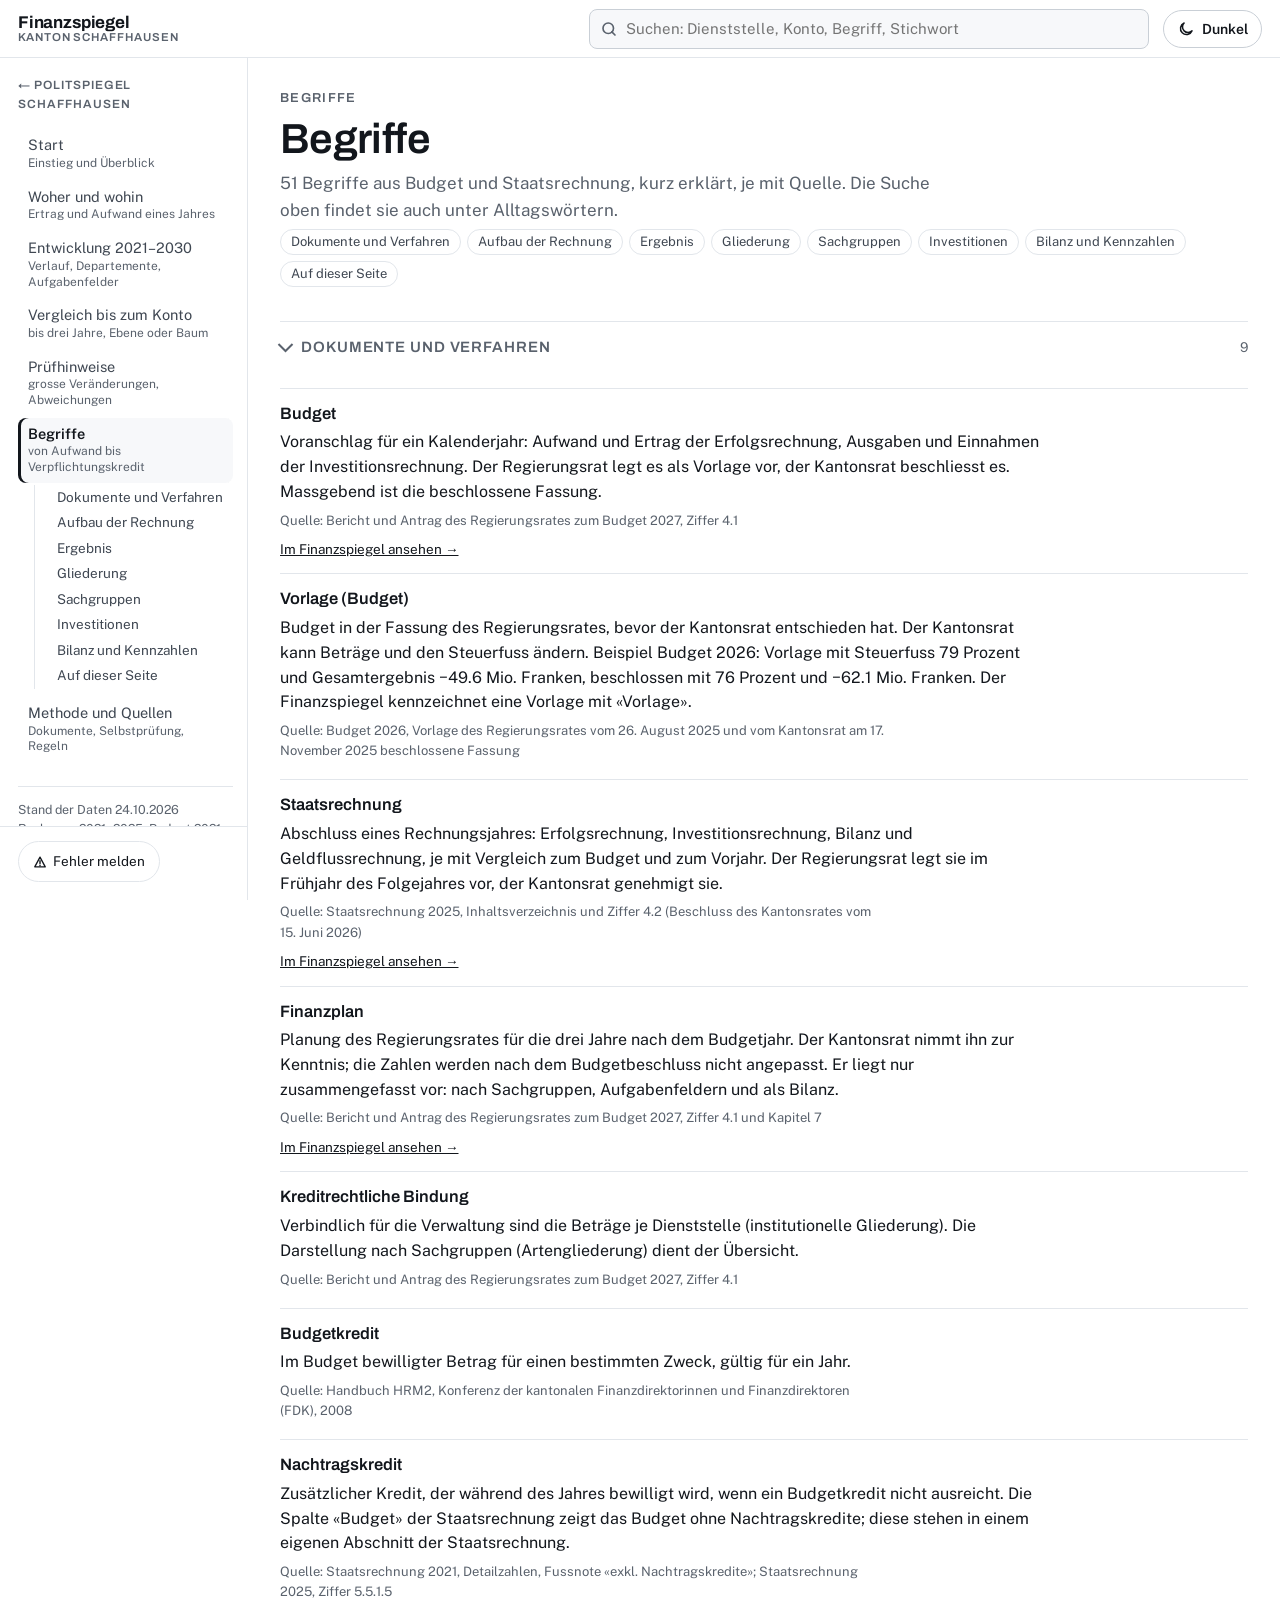
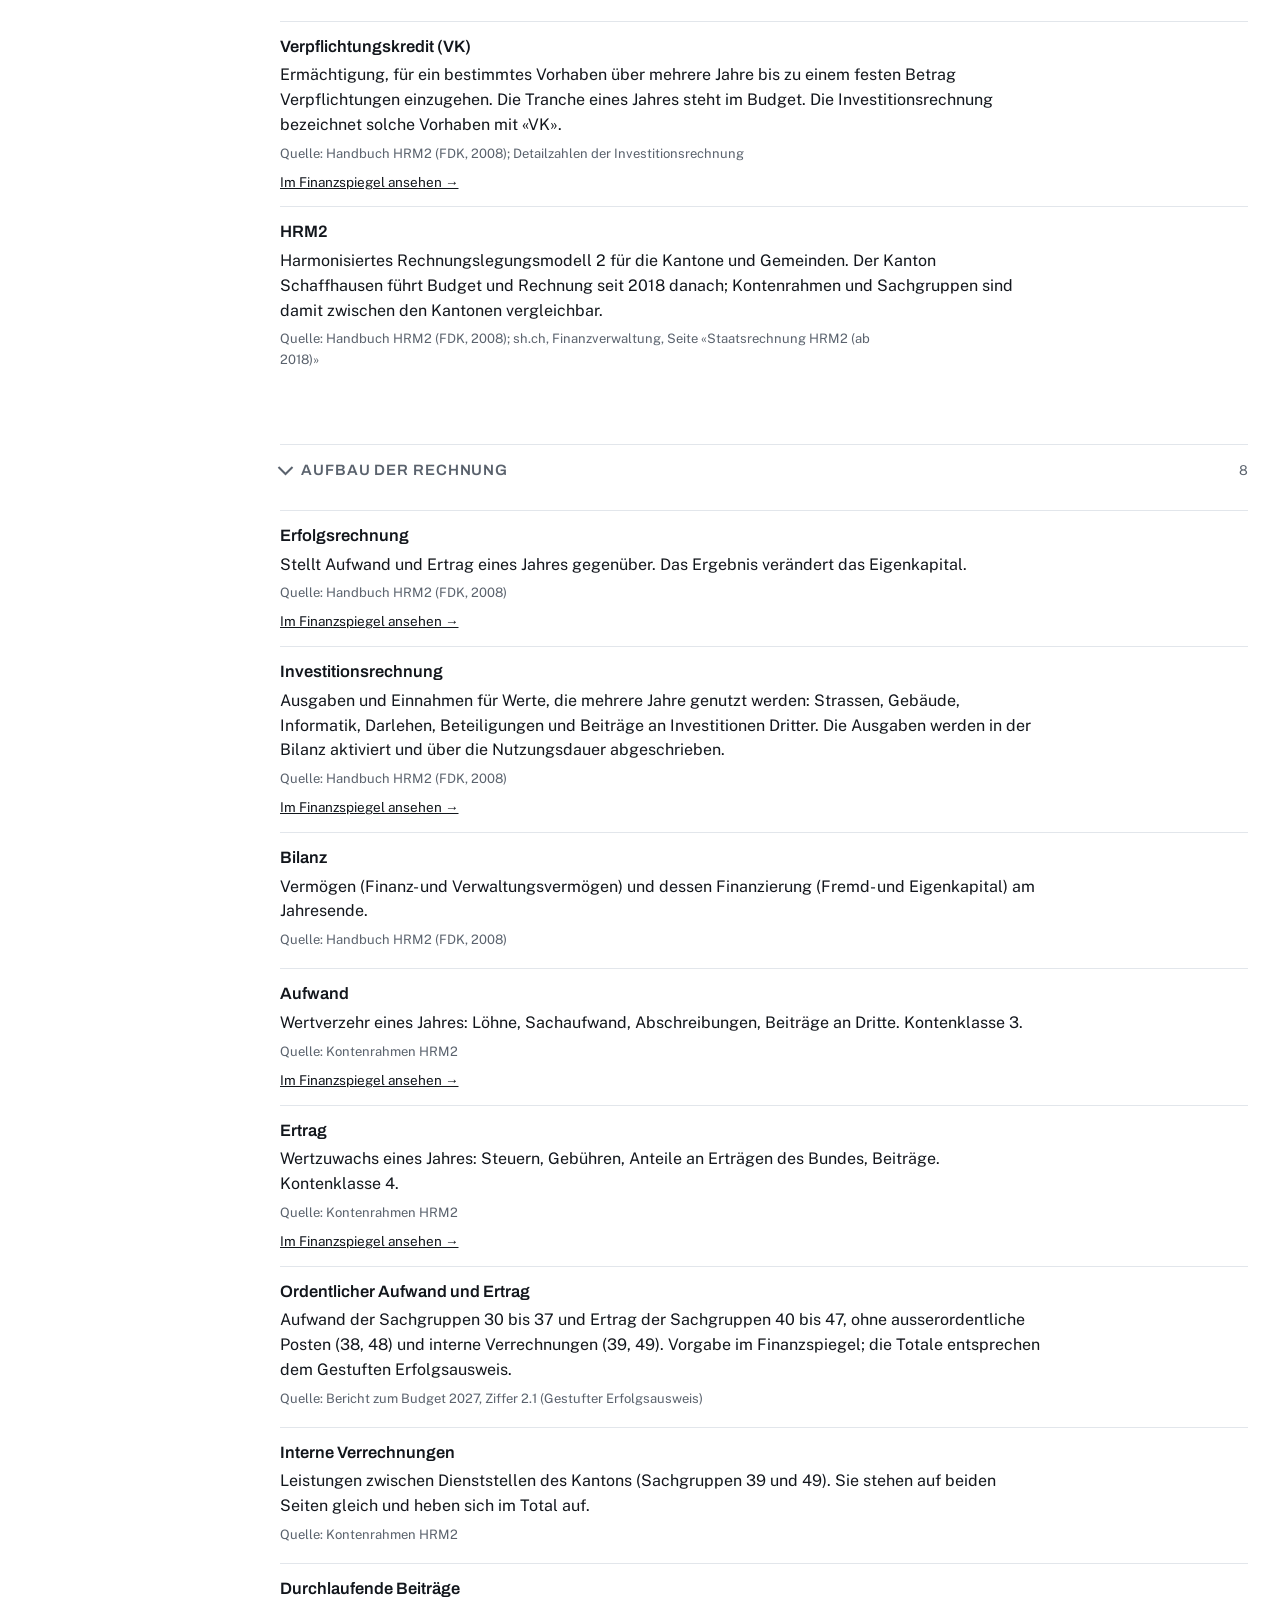
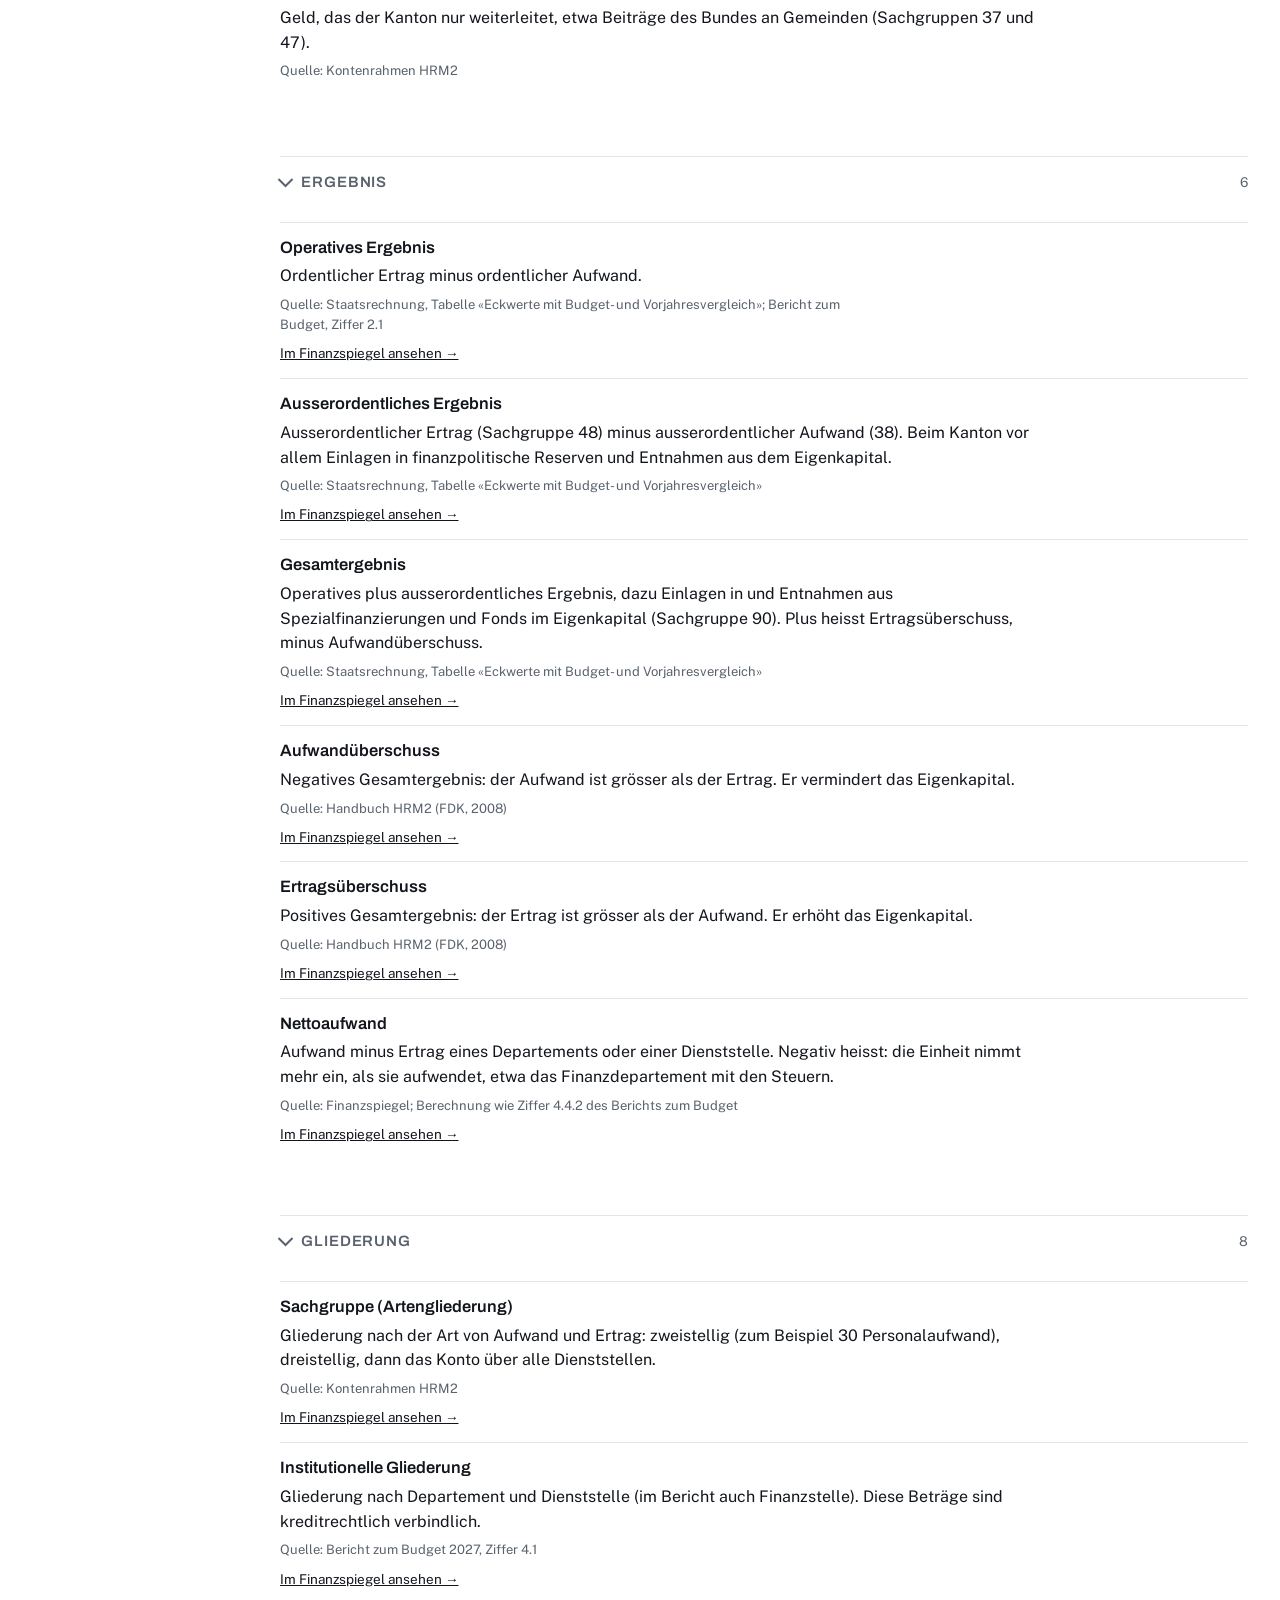
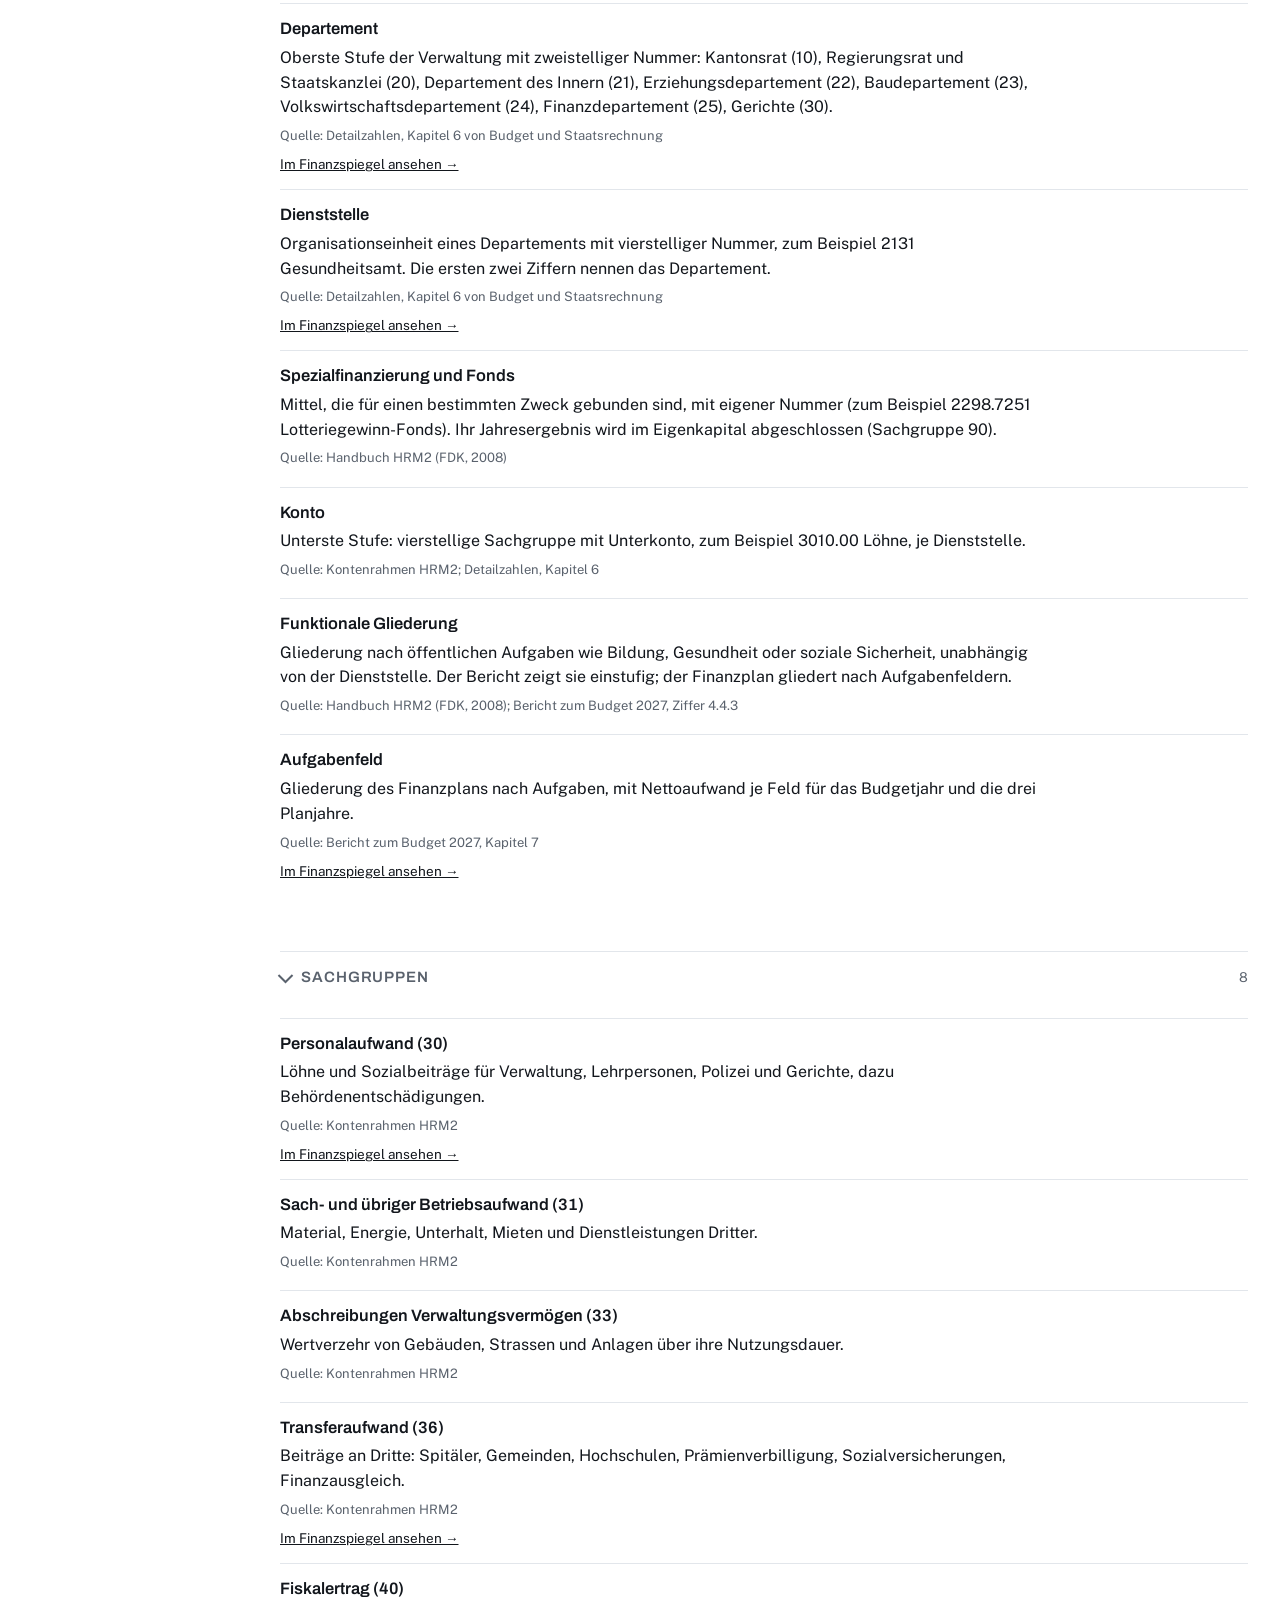
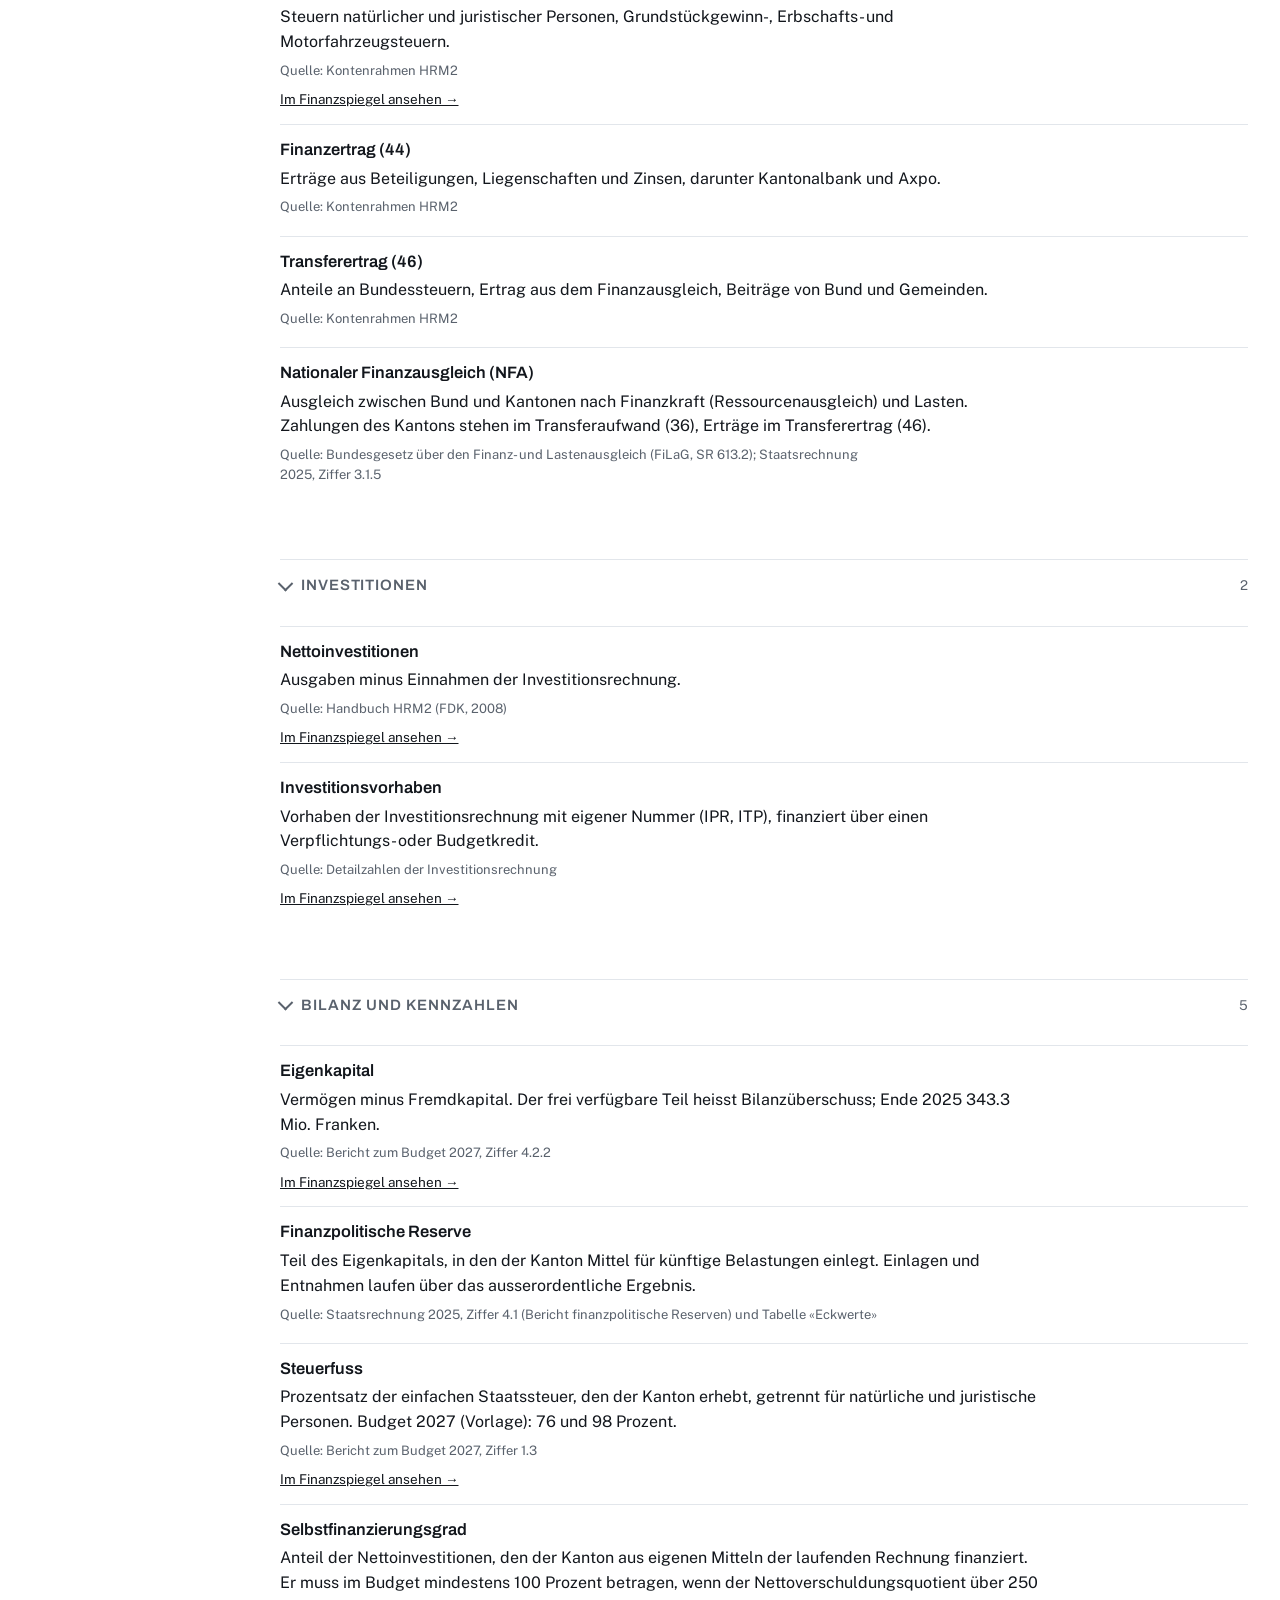
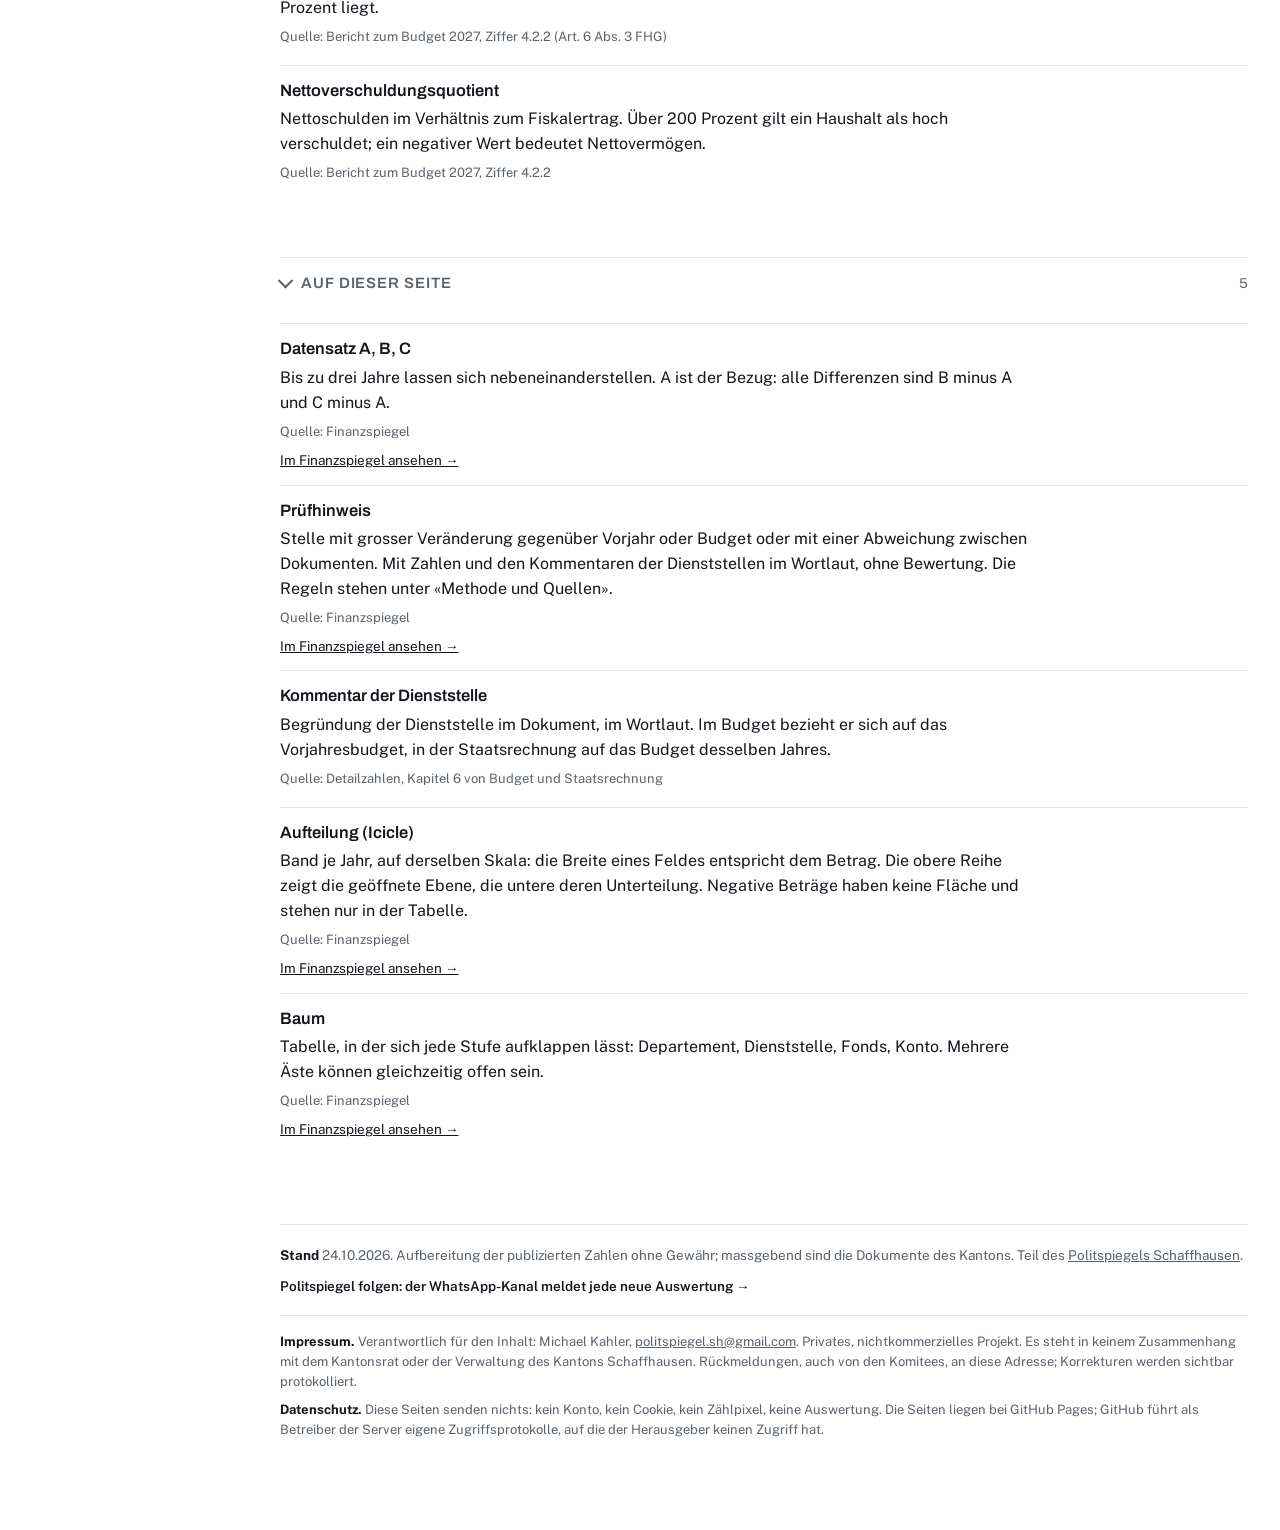
==== commit 16c983b2: "Umschalter hell/dunkel, «Fehler melden» unten links Knopf in der Kopfzeile wechselt zwischen hellem " ====
--- a/site/begriffe/index.html
+++ b/site/begriffe/index.html
@@ -14,12 +14,13 @@
 <link rel="icon" href="../favicon.png" sizes="32x32" type="image/png">
 <link rel="apple-touch-icon" href="../apple-touch-icon.png">
 <meta name="theme-color" content="#0B0F14">
+<script>try{var t=localStorage.getItem("fs-thema");if(t==="light"||t==="dark")document.documentElement.setAttribute("data-theme",t);}catch(e){}</script>
 <link rel="preconnect" href="https://fonts.googleapis.com">
 <link rel="preconnect" href="https://fonts.gstatic.com" crossorigin>
 <link href="https://fonts.googleapis.com/css2?family=Archivo:wght@500;600;700&family=Public+Sans:wght@400;500;600;700&display=swap" rel="stylesheet">
-<link rel="stylesheet" href="../assets/finanzspiegel.css?v=9ff629895a">
+<link rel="stylesheet" href="../assets/finanzspiegel.css?v=4d39d88fe9">
 </head>
-<body data-seite="begriffe" data-basis="../" data-daten="kern" data-version="9ff629895a">
+<body data-seite="begriffe" data-basis="../" data-daten="kern" data-version="4d39d88fe9">
 <a class="skip" href="#inhalt">Zum Inhalt</a>
 
 <header class="leiste">
@@ -29,13 +30,15 @@
     <input id="sucheGlobal" type="search" autocomplete="off" spellcheck="false" placeholder="Suchen: Dienststelle, Konto, Begriff, Stichwort" aria-controls="sucheGlobalListe" aria-autocomplete="list">
     <ul id="sucheGlobalListe" class="global" role="listbox" hidden></ul>
   </div>
+  <button type="button" class="thema-knopf" id="themaKnopf" title="Hell oder dunkel"><svg class="sonne" viewBox="0 0 24 24" fill="none" stroke="currentColor" stroke-width="2" stroke-linecap="round" aria-hidden="true"><circle cx="12" cy="12" r="4.5"/><path d="M12 2v2.5M12 19.5V22M2 12h2.5M19.5 12H22M4.9 4.9l1.8 1.8M17.3 17.3l1.8 1.8M4.9 19.1l1.8-1.8M17.3 6.7l1.8-1.8"/></svg><svg class="mond" viewBox="0 0 24 24" fill="none" stroke="currentColor" stroke-width="2" stroke-linecap="round" stroke-linejoin="round" aria-hidden="true"><path d="M20 14.5A8 8 0 1 1 9.5 4a6.5 6.5 0 0 0 10.5 10.5z"/></svg><span>Hell</span></button>
 </header>
 <div class="schleier" id="schleier"></div>
 <div class="rahmen">
 <nav class="seitenleiste" id="seitenleiste" aria-label="Seiten des Finanzspiegels">
   <a class="zurueck" href="https://michaeljkahler.github.io/politspiegel/">&larr; Politspiegel Schaffhausen</a>
   <ol class="seitenliste"><li><a href="../">Start<small>Einstieg und Überblick</small></a></li><li><a href="../ueberblick/" data-mit-auswahl data-ziel="../ueberblick/">Woher und wohin<small>Ertrag und Aufwand eines Jahres</small></a></li><li><a href="../entwicklung/" data-mit-auswahl data-ziel="../entwicklung/">Entwicklung 2021–2030<small>Verlauf, Departemente, Aufgabenfelder</small></a></li><li><a href="../vergleich/" data-mit-auswahl data-ziel="../vergleich/">Vergleich bis zum Konto<small>bis drei Jahre, Ebene oder Baum</small></a></li><li><a href="../pruefhinweise/">Prüfhinweise<small>grosse Veränderungen, Abweichungen</small></a></li><li><a href="../begriffe/" aria-current="page">Begriffe<small>von Aufwand bis Verpflichtungskredit</small></a><ol><li><a href="#g-dokumente-und-verfahren">Dokumente und Verfahren</a></li><li><a href="#g-aufbau-der-rechnung">Aufbau der Rechnung</a></li><li><a href="#g-ergebnis">Ergebnis</a></li><li><a href="#g-gliederung">Gliederung</a></li><li><a href="#g-sachgruppen">Sachgruppen</a></li><li><a href="#g-investitionen">Investitionen</a></li><li><a href="#g-bilanz-und-kennzahlen">Bilanz und Kennzahlen</a></li><li><a href="#g-auf-dieser-seite">Auf dieser Seite</a></li></ol></li><li><a href="../methode/">Methode und Quellen<small>Dokumente, Selbstprüfung, Regeln</small></a></li></ol>
-  <div class="leiste-fuss">Stand der Daten <span id="standLeiste">24.10.2026</span><br>Rechnung 2021–2025, Budget 2021–2027, Finanzplan bis 2030<br><button type="button" class="melden-inline" data-melden title="Einen Fehler auf dieser Seite melden"><svg viewBox="0 0 16 16" width="14" height="14" aria-hidden="true"><path d="M8 2.5l6 11H2z" stroke="currentColor" stroke-width="1.5" fill="none" stroke-linejoin="round"/><path d="M8 6.5v3.2M8 11.6v.6" stroke="currentColor" stroke-width="1.6" stroke-linecap="round"/></svg><span>Fehler melden</span></button></div>
+  <div class="leiste-fuss">Stand der Daten <span id="standLeiste">24.10.2026</span><br>Rechnung 2021–2025, Budget 2021–2027, Finanzplan bis 2030</div>
+  <div class="leiste-melden"><button type="button" class="melden-inline" data-melden title="Einen Fehler auf dieser Seite melden"><svg viewBox="0 0 16 16" width="14" height="14" aria-hidden="true"><path d="M8 2.5l6 11H2z" stroke="currentColor" stroke-width="1.5" fill="none" stroke-linejoin="round"/><path d="M8 6.5v3.2M8 11.6v.6" stroke="currentColor" stroke-width="1.6" stroke-linecap="round"/></svg><span>Fehler melden</span></button></div>
 </nav>
 <main class="haupt" id="inhalt">
 <p class="hinweis" id="ladefehler" hidden></p>
@@ -51,7 +54,7 @@
 <div class="pop" id="pop"></div>
 
 
-
+<button type="button" class="melden-knopf" data-melden title="Einen Fehler auf dieser Seite melden"><svg viewBox="0 0 16 16" width="14" height="14" aria-hidden="true"><path d="M8 2.5l6 11H2z" stroke="currentColor" stroke-width="1.5" fill="none" stroke-linejoin="round"/><path d="M8 6.5v3.2M8 11.6v.6" stroke="currentColor" stroke-width="1.6" stroke-linecap="round"/></svg><span>Fehler melden</span></button>
 <div class="melden-schleier" id="meldenSchleier" hidden></div>
 <dialog class="melden" id="meldenDialog" aria-labelledby="meldenTitel">
   <form id="meldenForm" method="dialog" novalidate>
@@ -126,6 +129,6 @@
   });
 })();
 </script>
-<script src="../assets/finanzspiegel.js?v=9ff629895a"></script>
+<script src="../assets/finanzspiegel.js?v=4d39d88fe9"></script>
 </body>
 </html>
--- a/site/assets/finanzspiegel.css
+++ b/site/assets/finanzspiegel.css
@@ -312,7 +312,7 @@
 .suche li mark{background:var(--markiert);color:inherit;border-radius:2px}
 .suche li q{quotes:"«" "»";color:var(--text-2)}
 .rahmen{display:grid;grid-template-columns:var(--seite-b) minmax(0,1fr);min-height:calc(100vh - var(--leiste-h))}
-.seitenleiste{position:sticky;top:var(--leiste-h);align-self:start;height:calc(100vh - var(--leiste-h));overflow:auto;border-right:1px solid var(--linie);padding:18px 14px 24px 18px;background:var(--grund)}
+.seitenleiste{position:sticky;top:var(--leiste-h);align-self:start;height:calc(100vh - var(--leiste-h));overflow:auto;border-right:1px solid var(--linie);padding:18px 14px 0 18px;background:var(--grund);display:flex;flex-direction:column}
 .seitenleiste .zurueck{margin:0 0 16px;font-size:12px}
 .seitenliste{list-style:none;margin:0;padding:0;counter-reset:s}
 .seitenliste > li{margin:0 0 2px}
@@ -454,6 +454,30 @@
 .steuer .grp{min-width:0;max-width:100%}
 #kzBereich{width:100%;max-width:440px;text-overflow:ellipsis}
 @media (max-width:640px){ .leiste .suche ul.global{position:fixed;left:8px;right:8px;top:calc(var(--leiste-h) - 2px);max-height:calc(100vh - var(--leiste-h) - 16px)} }
+/* Tabelle im Vergleich: die Kopfzeile der ersten Spalte darf umbrechen, sonst bestimmt sie die Mindestbreite der Tabelle */
+table.tab th:first-child{white-space:normal}
+@media (max-width:1280px){ table.tab{font-size:13px} table.tab th.r,table.tab td.r{padding-left:7px} table.baum td.name{min-width:200px} .mk{font-size:11px;padding:0 6px} }
+#tabelleBreit{margin:0 0 8px}
+/* Fehler melden unten links: am Desktop am Fuss der Seitenleiste (bleibt stehen, verdeckt nichts),
+   auf schmalen Bildschirmen schwebend in der Ecke; unten rechts liegt der Knopf «Grafik» */
+.seitenleiste > *{flex-shrink:0}
+.seitenleiste .leiste-melden{position:sticky;bottom:0;margin:auto -14px 0 -18px;padding:14px 14px 18px 18px;background:var(--grund);border-top:1px solid var(--linie);z-index:2}
+.seitenleiste .leiste-melden .melden-inline{margin-left:0;font-size:13.5px;padding:9px 14px}
+body .melden-knopf{display:none}
+@media (max-width:980px){
+  .seitenleiste{padding-bottom:0}
+  body .melden-knopf{display:inline-flex;left:14px;right:auto;bottom:16px;font-size:13.5px;padding:10px 14px}
+}
+/* Hell oder dunkel: Knopf in der Kopfzeile, Wahl je Leser gemerkt */
+.thema-knopf{flex:none;display:inline-flex;align-items:center;gap:7px;height:38px;padding:0 13px;appearance:none;border:1px solid var(--linie-2);
+  background:var(--karte);color:var(--text);border-radius:999px;font:600 14px/1 "Public Sans","Helvetica Neue",Arial,sans-serif;cursor:pointer}
+.thema-knopf:hover{background:var(--hover)}
+.thema-knopf svg{width:18px;height:18px}
+.thema-knopf .mond{display:none}
+.thema-knopf.zu-dunkel .mond{display:block}
+.thema-knopf.zu-dunkel .sonne{display:none}
+@media (max-width:640px){ .thema-knopf{padding:0 10px} .thema-knopf span{display:none} }
+@media print{ .thema-knopf{display:none} }
 
 .impressum{margin-top:18px;padding-top:16px;border-top:1px solid var(--linie);font-size:13px;color:var(--text-leise)}
 .impressum p{margin:0 0 8px} .impressum p:last-child{margin:0}
